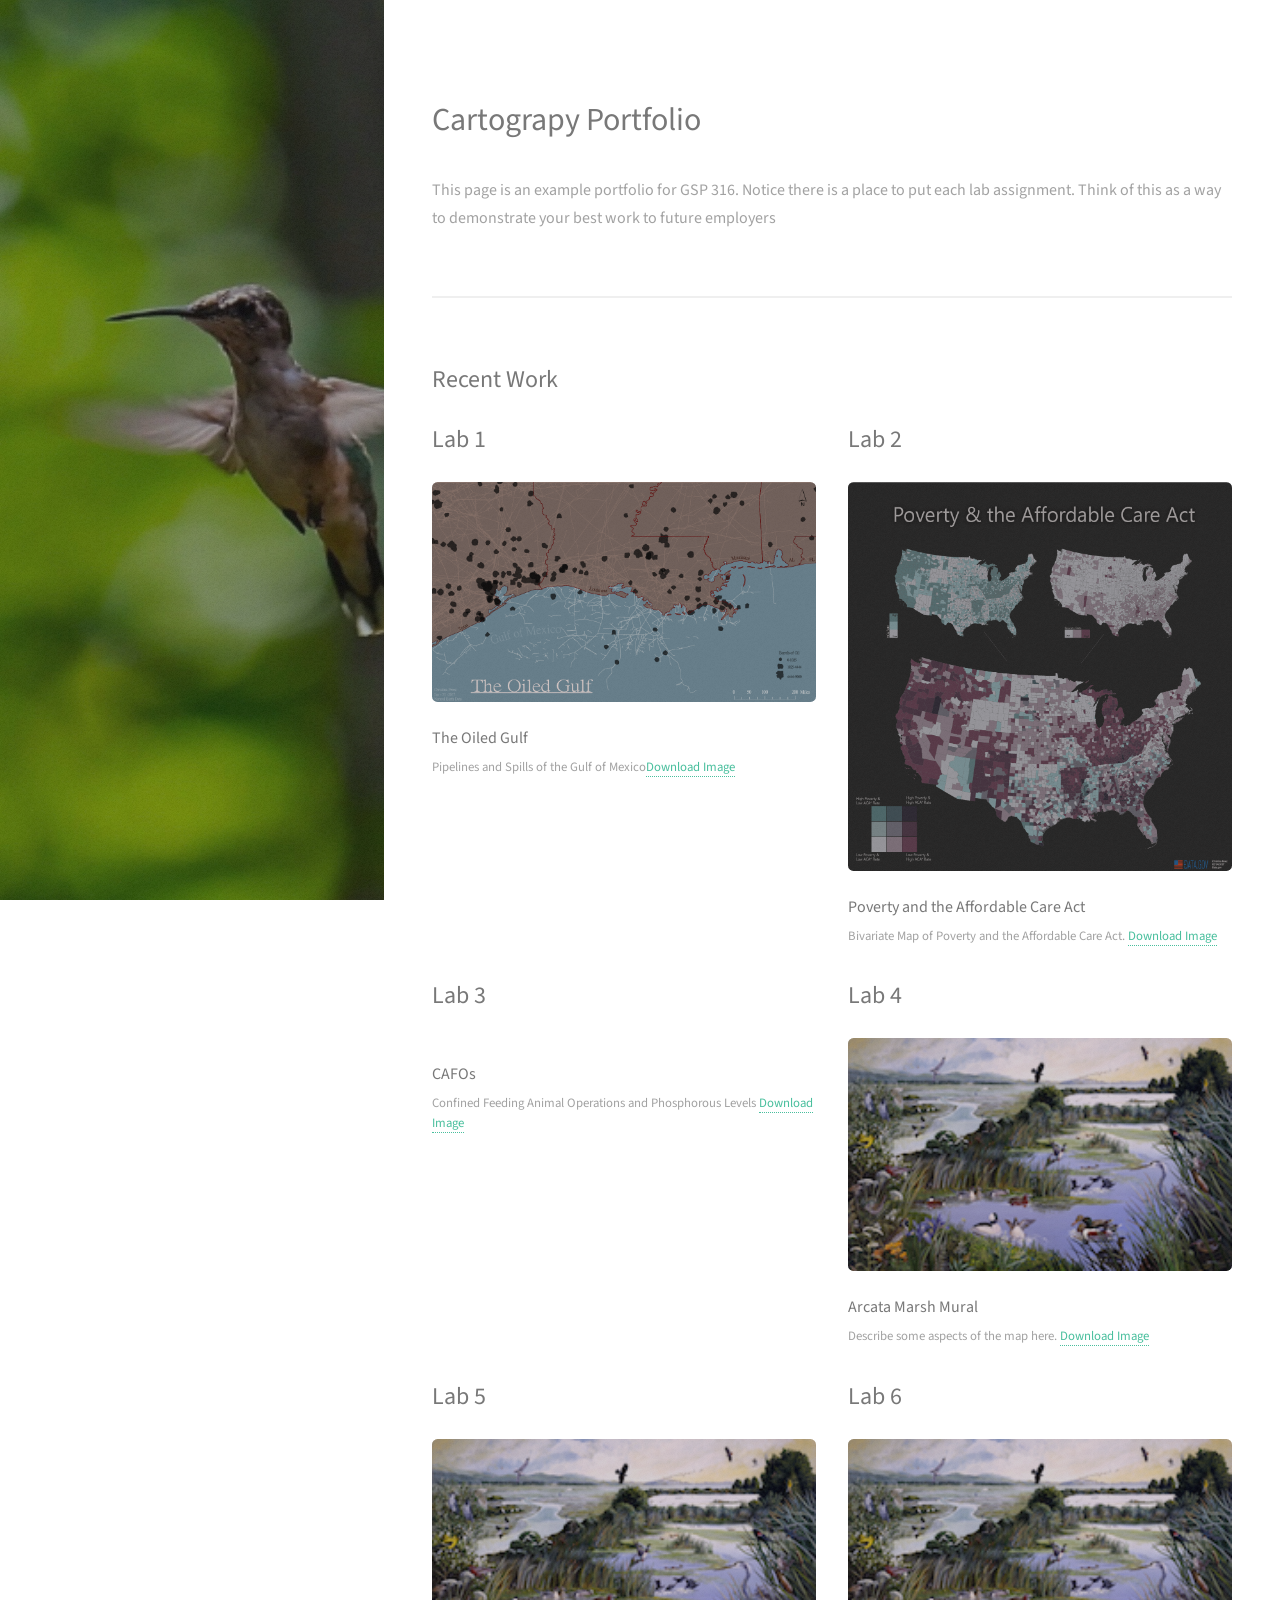
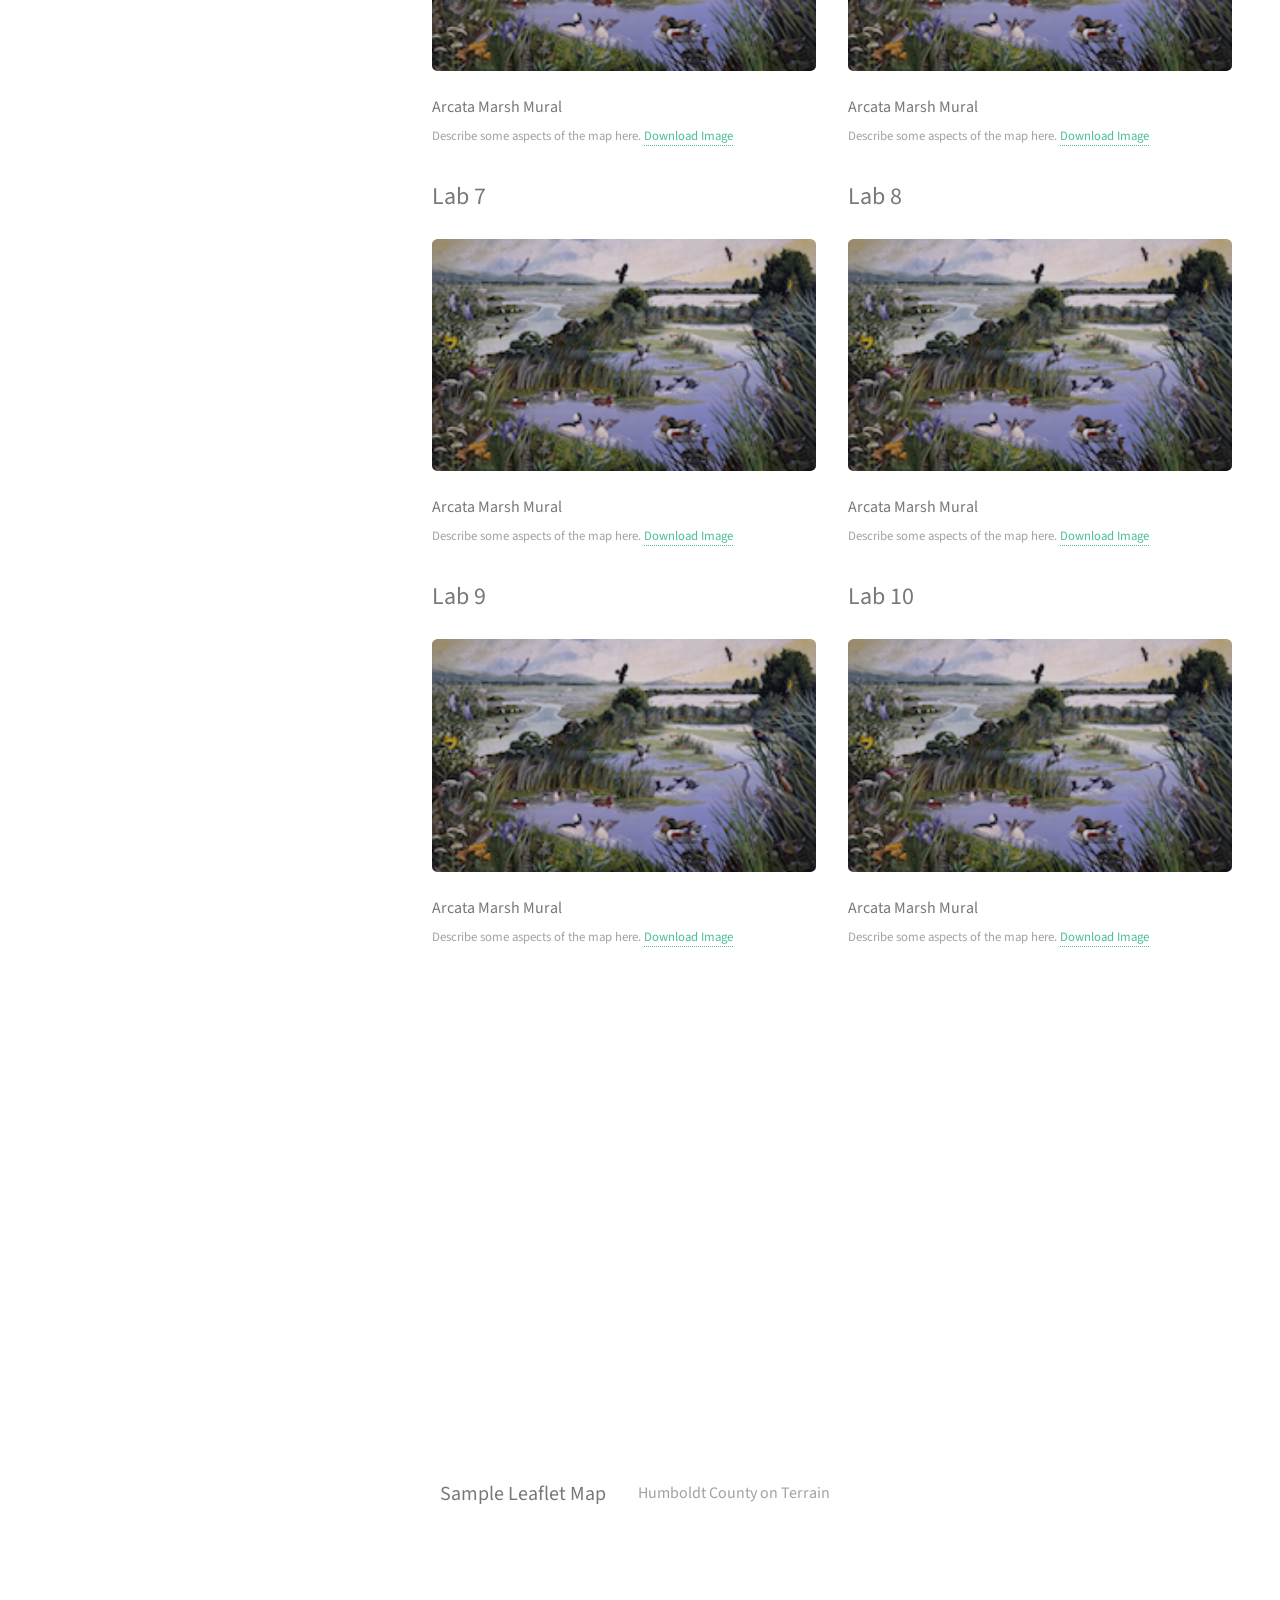
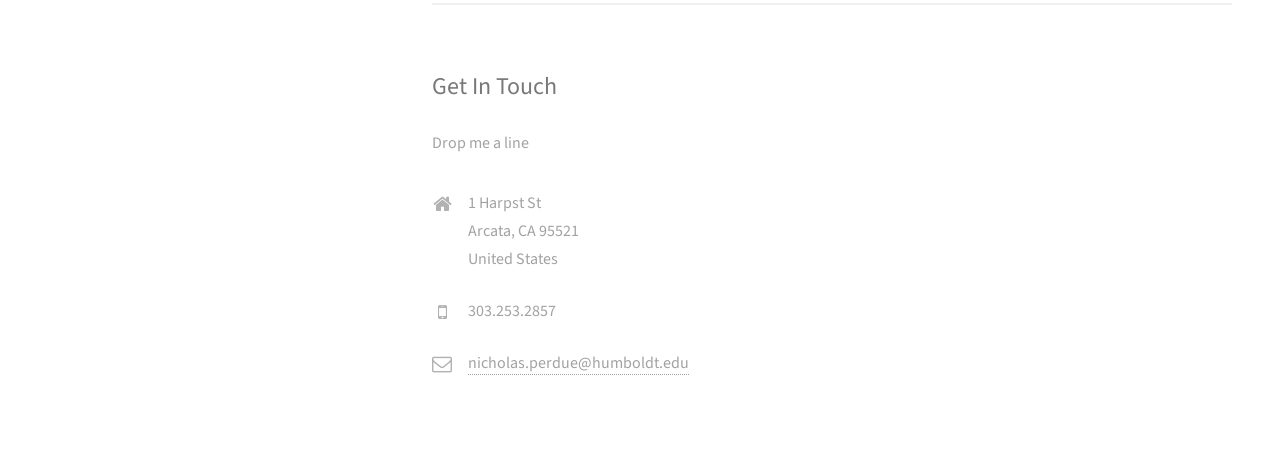
==== index.html @ d79e5881 "Update index.html" ====
<!DOCTYPE HTML>

<html>
	<head>
		<!-- Change title of your webpage here -->
		<title>Christina PerezCartography Portfolio</title>
		<meta charset="utf-8" />
		<meta name="viewport" content="width=device-width, initial-scale=1" />
		<!--[if lte IE 8]><script src="assets/js/ie/html5shiv.js"></script><![endif]-->
		<link rel="stylesheet" href="assets/css/main.css" />
		<!--[if lte IE 8]><link rel="stylesheet" href="assets/css/ie8.css" /><![endif]-->
	</head>
	<body id="top">

		<!-- Header -->
			
<header id="header">
    <div class="inner">
     <a href="#" class="image avatar"><img src="images/profile.jpg" alt="" /></a>
    </div>
   </header>
		
		
		<!-- Main -->
			<div id="main">

				<!-- One -->
					<section id="one">
						<header class="major">
							<h2>Cartograpy Portfolio</h2>
						</header>
						<p>This page is an example portfolio for GSP 316. Notice there is a place to put each lab assignment. Think of this as a way to demonstrate your best work to future employers</p>
					</section>

				<!-- Two -->
					<section id="two">
						<h2>Recent Work</h2>
						<div class="row">
							
							<article class="6u 12u$(xsmall) work-item">
								<h2>Lab 1</h2>
								<a href="images/fulls/lab01.png" class="image fit thumb"><img src="images/thumbs/lab01_thumb.png" alt="" /></a>
								<h3>The Oiled Gulf</h3>
								<p>Pipelines and Spills of the Gulf of Mexico<a href="images/fulls/lab01.png" download>Download Image</a>
								</p>
							</article>
							
							<article class="6u 12u$(xsmall) work-item">
								<h2>Lab 2</h2>
								<a href="images/fulls/Lab2.png" class="image fit thumb"><img src="images/thumbs/lab2Thumb.png" alt="" /></a>
								<h3>Poverty and the Affordable Care Act</h3>
								<p>Bivariate Map of Poverty and the Affordable Care Act. <a href="images/fulls/Lab2.png" download>Download Image</a>
								</p>
							</article>
							
							<article class="6u 12u$(xsmall) work-item">
								<h2>Lab 3</h2>
								<a href="images/fulls/Lab3.png" class="image fit thumb"><img src="images/thumbs/Lab3_thumb.png" alt="" /></a>
								<h3>CAFOs</h3>
								<p>Confined Feeding Animal Operations and Phosphorous Levels  <a href="images/fulls/Lab3.png" download>Download Image</a>
								</p>
							</article>
							
							<article class="6u 12u$(xsmall) work-item">
								<h2>Lab 4</h2>
								<a href="images/fulls/placeholder.png" class="image fit thumb"><img src="images/thumbs/placeholder_thumb.png" alt="" /></a>
								<h3>Arcata Marsh Mural</h3>
								<p>Describe some aspects of the map here. <a href="images/fulls/placeholder.png" download>Download Image</a>
								</p>
							</article>
							
							<article class="6u 12u$(xsmall) work-item">
								<h2>Lab 5</h2>
								<a href="images/fulls/placeholder.png" class="image fit thumb"><img src="images/thumbs/placeholder_thumb.png" alt="" /></a>
								<h3>Arcata Marsh Mural</h3>
								<p>Describe some aspects of the map here. <a href="images/fulls/placeholder.png" download>Download Image</a>
								</p>
							</article>
							
							<article class="6u 12u$(xsmall) work-item">
								<h2>Lab 6</h2>
								<a href="images/fulls/placeholder.png" class="image fit thumb"><img src="images/thumbs/placeholder_thumb.png" alt="" /></a>
								<h3>Arcata Marsh Mural</h3>
								<p>Describe some aspects of the map here. <a href="images/fulls/placeholder.png" download>Download Image</a>
								</p>
							</article>
							
							<article class="6u 12u$(xsmall) work-item">
								<h2>Lab 7</h2>
								<a href="images/fulls/placeholder.png" class="image fit thumb"><img src="images/thumbs/placeholder_thumb.png" alt="" /></a>
								<h3>Arcata Marsh Mural</h3>
								<p>Describe some aspects of the map here. <a href="images/fulls/placeholder.png" download>Download Image</a>
								</p>
							</article>
							
							<article class="6u 12u$(xsmall) work-item">
								<h2>Lab 8</h2>
								<a href="images/fulls/placeholder.png" class="image fit thumb"><img src="images/thumbs/placeholder_thumb.png" alt="" /></a>
								<h3>Arcata Marsh Mural</h3>
								<p>Describe some aspects of the map here. <a href="images/fulls/placeholder.png" download>Download Image</a>
								</p>
							</article>
							
							<article class="6u 12u$(xsmall) work-item">
								<h2>Lab 9</h2>
								<a href="images/fulls/placeholder.png" class="image fit thumb"><img src="images/thumbs/placeholder_thumb.png" alt="" /></a>
								<h3>Arcata Marsh Mural</h3>
								<p>Describe some aspects of the map here. <a href="images/fulls/placeholder.png" download>Download Image</a>
								</p>
							</article>
							
							<article class="6u 12u$(xsmall) work-item">
								<h2>Lab 10</h2>
								<a href="images/fulls/placeholder.png" class="image fit thumb"><img src="images/thumbs/placeholder_thumb.png" alt="" /></a>
								<h3>Arcata Marsh Mural</h3>
								<p>Describe some aspects of the map here. <a href="images/fulls/placeholder.png" download>Download Image</a>
								</p>
							</article>
							
								<iframe width="785" height="500" src="https://dikembe3000.github.io/humboldtmap/"></iframe>
								<h3>Sample Leaflet Map</h3>
								<p>Humboldt County on Terrain</p>
							
						</div>
						
					</section>

				<!-- Three -->
					<section id="three">
						<h2>Get In Touch</h2>
						<p>Drop me a line</p>
							<div class="4u$ 12u$(small)">
								<ul class="labeled-icons">
									<li>
										<h3 class="icon fa-home"><span class="label">Address</span></h3>
										1 Harpst St<br />
										Arcata, CA 95521<br />
										United States
									</li>
									<li>
										<h3 class="icon fa-mobile"><span class="label">Phone</span></h3>
										303.253.2857
									</li>
									<li>
										<h3 class="icon fa-envelope-o"><span class="label">Email</span></h3>
										<a href="mailto:nicholas.perdue@humboldt.edu">nicholas.perdue@humboldt.edu</a>
									</li>
								</ul>
							</div>
					</section>
			</div>

		
		<!-- Scripts -->
			<script src="assets/js/jquery.min.js"></script>
			<script src="assets/js/jquery.poptrox.min.js"></script>
			<script src="assets/js/skel.min.js"></script>
			<script src="assets/js/util.js"></script>
			<!--[if lte IE 8]><script src="assets/js/ie/respond.min.js"></script><![endif]-->
			<script src="assets/js/main.js"></script>

	</body>
</html>
---- assets/css/main.css ----
@import url("font-awesome.min.css");
@import url("https://fonts.googleapis.com/css?family=Source+Sans+Pro:400,400italic");

/*
	Strata by HTML5 UP
	html5up.net | @ajlkn
	Free for personal and commercial use under the CCA 3.0 license (html5up.net/license)
*/

/* Reset */

	html, body, div, span, applet, object, iframe, h1, h2, h3, h4, h5, h6, p, blockquote, pre, a, abbr, acronym, address, big, cite, code, del, dfn, em, img, ins, kbd, q, s, samp, small, strike, strong, sub, sup, tt, var, b, u, i, center, dl, dt, dd, ol, ul, li, fieldset, form, label, legend, table, caption, tbody, tfoot, thead, tr, th, td, article, aside, canvas, details, embed, figure, figcaption, footer, header, hgroup, menu, nav, output, ruby, section, summary, time, mark, audio, video {
		margin: 0;
		padding: 0;
		border: 0;
		font-size: 100%;
		font: inherit;
		vertical-align: baseline;
	}

	article, aside, details, figcaption, figure, footer, header, hgroup, menu, nav, section {
		display: block;
	}

	body {
		line-height: 1;
	}

	ol, ul {
		list-style: none;
	}

	blockquote, q {
		quotes: none;
	}

	blockquote:before, blockquote:after, q:before, q:after {
		content: '';
		content: none;
	}

	table {
		border-collapse: collapse;
		border-spacing: 0;
	}

	body {
		-webkit-text-size-adjust: none;
	}

/* Box Model */

	*, *:before, *:after {
		-moz-box-sizing: border-box;
		-webkit-box-sizing: border-box;
		box-sizing: border-box;
	}

/* Containers */

	.container {
		margin-left: auto;
		margin-right: auto;
	}

	.container.\31 25\25 {
		width: 100%;
		max-width: 1200px;
		min-width: 960px;
	}

	.container.\37 5\25 {
		width: 720px;
	}

	.container.\35 0\25 {
		width: 480px;
	}

	.container.\32 5\25 {
		width: 240px;
	}

	.container {
		width: 960px;
	}

	@media screen and (max-width: 1800px) {

		.container.\31 25\25 {
			width: 100%;
			max-width: 1200px;
			min-width: 960px;
		}

		.container.\37 5\25 {
			width: 720px;
		}

		.container.\35 0\25 {
			width: 480px;
		}

		.container.\32 5\25 {
			width: 240px;
		}

		.container {
			width: 960px;
		}

	}

	@media screen and (max-width: 1280px) {

		.container.\31 25\25 {
			width: 100%;
			max-width: 1200px;
			min-width: 960px;
		}

		.container.\37 5\25 {
			width: 720px;
		}

		.container.\35 0\25 {
			width: 480px;
		}

		.container.\32 5\25 {
			width: 240px;
		}

		.container {
			width: 960px;
		}

	}

	@media screen and (max-width: 980px) {

		.container.\31 25\25 {
			width: 100%;
			max-width: 1200px;
			min-width: 960px;
		}

		.container.\37 5\25 {
			width: 720px;
		}

		.container.\35 0\25 {
			width: 480px;
		}

		.container.\32 5\25 {
			width: 240px;
		}

		.container {
			width: 960px;
		}

	}

	@media screen and (max-width: 736px) {

		.container.\31 25\25 {
			width: 100%;
			max-width: 1200px;
			min-width: 960px;
		}

		.container.\37 5\25 {
			width: 720px;
		}

		.container.\35 0\25 {
			width: 480px;
		}

		.container.\32 5\25 {
			width: 240px;
		}

		.container {
			width: 960px;
		}

	}

	@media screen and (max-width: 480px) {

		.container.\31 25\25 {
			width: 100%;
			max-width: 1200px;
			min-width: 960px;
		}

		.container.\37 5\25 {
			width: 720px;
		}

		.container.\35 0\25 {
			width: 480px;
		}

		.container.\32 5\25 {
			width: 240px;
		}

		.container {
			width: 960px;
		}

	}

/* Grid */

	.row {
		border-bottom: solid 1px transparent;
		-moz-box-sizing: border-box;
		-webkit-box-sizing: border-box;
		box-sizing: border-box;
	}

	.row > * {
		float: left;
		-moz-box-sizing: border-box;
		-webkit-box-sizing: border-box;
		box-sizing: border-box;
	}

	.row:after, .row:before {
		content: '';
		display: block;
		clear: both;
		height: 0;
	}

	.row.uniform > * > :first-child {
		margin-top: 0;
	}

	.row.uniform > * > :last-child {
		margin-bottom: 0;
	}

	.row.\30 \25 > * {
		padding: 0 0 0 0em;
	}

	.row.\30 \25 {
		margin: 0 0 -1px 0em;
	}

	.row.uniform.\30 \25 > * {
		padding: 0em 0 0 0em;
	}

	.row.uniform.\30 \25 {
		margin: 0em 0 -1px 0em;
	}

	.row > * {
		padding: 0 0 0 2.5em;
	}

	.row {
		margin: 0 0 -1px -2.5em;
	}

	.row.uniform > * {
		padding: 2.5em 0 0 2.5em;
	}

	.row.uniform {
		margin: -2.5em 0 -1px -2.5em;
	}

	.row.\32 00\25 > * {
		padding: 0 0 0 5em;
	}

	.row.\32 00\25 {
		margin: 0 0 -1px -5em;
	}

	.row.uniform.\32 00\25 > * {
		padding: 5em 0 0 5em;
	}

	.row.uniform.\32 00\25 {
		margin: -5em 0 -1px -5em;
	}

	.row.\31 50\25 > * {
		padding: 0 0 0 3.75em;
	}

	.row.\31 50\25 {
		margin: 0 0 -1px -3.75em;
	}

	.row.uniform.\31 50\25 > * {
		padding: 3.75em 0 0 3.75em;
	}

	.row.uniform.\31 50\25 {
		margin: -3.75em 0 -1px -3.75em;
	}

	.row.\35 0\25 > * {
		padding: 0 0 0 1.25em;
	}

	.row.\35 0\25 {
		margin: 0 0 -1px -1.25em;
	}

	.row.uniform.\35 0\25 > * {
		padding: 1.25em 0 0 1.25em;
	}

	.row.uniform.\35 0\25 {
		margin: -1.25em 0 -1px -1.25em;
	}

	.row.\32 5\25 > * {
		padding: 0 0 0 0.625em;
	}

	.row.\32 5\25 {
		margin: 0 0 -1px -0.625em;
	}

	.row.uniform.\32 5\25 > * {
		padding: 0.625em 0 0 0.625em;
	}

	.row.uniform.\32 5\25 {
		margin: -0.625em 0 -1px -0.625em;
	}

	.\31 2u, .\31 2u\24 {
		width: 100%;
		clear: none;
		margin-left: 0;
	}

	.\31 1u, .\31 1u\24 {
		width: 91.6666666667%;
		clear: none;
		margin-left: 0;
	}

	.\31 0u, .\31 0u\24 {
		width: 83.3333333333%;
		clear: none;
		margin-left: 0;
	}

	.\39 u, .\39 u\24 {
		width: 75%;
		clear: none;
		margin-left: 0;
	}

	.\38 u, .\38 u\24 {
		width: 66.6666666667%;
		clear: none;
		margin-left: 0;
	}

	.\37 u, .\37 u\24 {
		width: 58.3333333333%;
		clear: none;
		margin-left: 0;
	}

	.\36 u, .\36 u\24 {
		width: 50%;
		clear: none;
		margin-left: 0;
	}

	.\35 u, .\35 u\24 {
		width: 41.6666666667%;
		clear: none;
		margin-left: 0;
	}

	.\34 u, .\34 u\24 {
		width: 33.3333333333%;
		clear: none;
		margin-left: 0;
	}

	.\33 u, .\33 u\24 {
		width: 25%;
		clear: none;
		margin-left: 0;
	}

	.\32 u, .\32 u\24 {
		width: 16.6666666667%;
		clear: none;
		margin-left: 0;
	}

	.\31 u, .\31 u\24 {
		width: 8.3333333333%;
		clear: none;
		margin-left: 0;
	}

	.\31 2u\24 + *,
	.\31 1u\24 + *,
	.\31 0u\24 + *,
	.\39 u\24 + *,
	.\38 u\24 + *,
	.\37 u\24 + *,
	.\36 u\24 + *,
	.\35 u\24 + *,
	.\34 u\24 + *,
	.\33 u\24 + *,
	.\32 u\24 + *,
	.\31 u\24 + * {
		clear: left;
	}

	.\-11u {
		margin-left: 91.66667%;
	}

	.\-10u {
		margin-left: 83.33333%;
	}

	.\-9u {
		margin-left: 75%;
	}

	.\-8u {
		margin-left: 66.66667%;
	}

	.\-7u {
		margin-left: 58.33333%;
	}

	.\-6u {
		margin-left: 50%;
	}

	.\-5u {
		margin-left: 41.66667%;
	}

	.\-4u {
		margin-left: 33.33333%;
	}

	.\-3u {
		margin-left: 25%;
	}

	.\-2u {
		margin-left: 16.66667%;
	}

	.\-1u {
		margin-left: 8.33333%;
	}

	@media screen and (max-width: 1800px) {

		.row > * {
			padding: 0 0 0 2.5em;
		}

		.row {
			margin: 0 0 -1px -2.5em;
		}

		.row.uniform > * {
			padding: 2.5em 0 0 2.5em;
		}

		.row.uniform {
			margin: -2.5em 0 -1px -2.5em;
		}

		.row.\32 00\25 > * {
			padding: 0 0 0 5em;
		}

		.row.\32 00\25 {
			margin: 0 0 -1px -5em;
		}

		.row.uniform.\32 00\25 > * {
			padding: 5em 0 0 5em;
		}

		.row.uniform.\32 00\25 {
			margin: -5em 0 -1px -5em;
		}

		.row.\31 50\25 > * {
			padding: 0 0 0 3.75em;
		}

		.row.\31 50\25 {
			margin: 0 0 -1px -3.75em;
		}

		.row.uniform.\31 50\25 > * {
			padding: 3.75em 0 0 3.75em;
		}

		.row.uniform.\31 50\25 {
			margin: -3.75em 0 -1px -3.75em;
		}

		.row.\35 0\25 > * {
			padding: 0 0 0 1.25em;
		}

		.row.\35 0\25 {
			margin: 0 0 -1px -1.25em;
		}

		.row.uniform.\35 0\25 > * {
			padding: 1.25em 0 0 1.25em;
		}

		.row.uniform.\35 0\25 {
			margin: -1.25em 0 -1px -1.25em;
		}

		.row.\32 5\25 > * {
			padding: 0 0 0 0.625em;
		}

		.row.\32 5\25 {
			margin: 0 0 -1px -0.625em;
		}

		.row.uniform.\32 5\25 > * {
			padding: 0.625em 0 0 0.625em;
		}

		.row.uniform.\32 5\25 {
			margin: -0.625em 0 -1px -0.625em;
		}

		.\31 2u\28xlarge\29, .\31 2u\24\28xlarge\29 {
			width: 100%;
			clear: none;
			margin-left: 0;
		}

		.\31 1u\28xlarge\29, .\31 1u\24\28xlarge\29 {
			width: 91.6666666667%;
			clear: none;
			margin-left: 0;
		}

		.\31 0u\28xlarge\29, .\31 0u\24\28xlarge\29 {
			width: 83.3333333333%;
			clear: none;
			margin-left: 0;
		}

		.\39 u\28xlarge\29, .\39 u\24\28xlarge\29 {
			width: 75%;
			clear: none;
			margin-left: 0;
		}

		.\38 u\28xlarge\29, .\38 u\24\28xlarge\29 {
			width: 66.6666666667%;
			clear: none;
			margin-left: 0;
		}

		.\37 u\28xlarge\29, .\37 u\24\28xlarge\29 {
			width: 58.3333333333%;
			clear: none;
			margin-left: 0;
		}

		.\36 u\28xlarge\29, .\36 u\24\28xlarge\29 {
			width: 50%;
			clear: none;
			margin-left: 0;
		}

		.\35 u\28xlarge\29, .\35 u\24\28xlarge\29 {
			width: 41.6666666667%;
			clear: none;
			margin-left: 0;
		}

		.\34 u\28xlarge\29, .\34 u\24\28xlarge\29 {
			width: 33.3333333333%;
			clear: none;
			margin-left: 0;
		}

		.\33 u\28xlarge\29, .\33 u\24\28xlarge\29 {
			width: 25%;
			clear: none;
			margin-left: 0;
		}

		.\32 u\28xlarge\29, .\32 u\24\28xlarge\29 {
			width: 16.6666666667%;
			clear: none;
			margin-left: 0;
		}

		.\31 u\28xlarge\29, .\31 u\24\28xlarge\29 {
			width: 8.3333333333%;
			clear: none;
			margin-left: 0;
		}

		.\31 2u\24\28xlarge\29 + *,
		.\31 1u\24\28xlarge\29 + *,
		.\31 0u\24\28xlarge\29 + *,
		.\39 u\24\28xlarge\29 + *,
		.\38 u\24\28xlarge\29 + *,
		.\37 u\24\28xlarge\29 + *,
		.\36 u\24\28xlarge\29 + *,
		.\35 u\24\28xlarge\29 + *,
		.\34 u\24\28xlarge\29 + *,
		.\33 u\24\28xlarge\29 + *,
		.\32 u\24\28xlarge\29 + *,
		.\31 u\24\28xlarge\29 + * {
			clear: left;
		}

		.\-11u\28xlarge\29 {
			margin-left: 91.66667%;
		}

		.\-10u\28xlarge\29 {
			margin-left: 83.33333%;
		}

		.\-9u\28xlarge\29 {
			margin-left: 75%;
		}

		.\-8u\28xlarge\29 {
			margin-left: 66.66667%;
		}

		.\-7u\28xlarge\29 {
			margin-left: 58.33333%;
		}

		.\-6u\28xlarge\29 {
			margin-left: 50%;
		}

		.\-5u\28xlarge\29 {
			margin-left: 41.66667%;
		}

		.\-4u\28xlarge\29 {
			margin-left: 33.33333%;
		}

		.\-3u\28xlarge\29 {
			margin-left: 25%;
		}

		.\-2u\28xlarge\29 {
			margin-left: 16.66667%;
		}

		.\-1u\28xlarge\29 {
			margin-left: 8.33333%;
		}

	}

	@media screen and (max-width: 1280px) {

		.row > * {
			padding: 0 0 0 2em;
		}

		.row {
			margin: 0 0 -1px -2em;
		}

		.row.uniform > * {
			padding: 2em 0 0 2em;
		}

		.row.uniform {
			margin: -2em 0 -1px -2em;
		}

		.row.\32 00\25 > * {
			padding: 0 0 0 4em;
		}

		.row.\32 00\25 {
			margin: 0 0 -1px -4em;
		}

		.row.uniform.\32 00\25 > * {
			padding: 4em 0 0 4em;
		}

		.row.uniform.\32 00\25 {
			margin: -4em 0 -1px -4em;
		}

		.row.\31 50\25 > * {
			padding: 0 0 0 3em;
		}

		.row.\31 50\25 {
			margin: 0 0 -1px -3em;
		}

		.row.uniform.\31 50\25 > * {
			padding: 3em 0 0 3em;
		}

		.row.uniform.\31 50\25 {
			margin: -3em 0 -1px -3em;
		}

		.row.\35 0\25 > * {
			padding: 0 0 0 1em;
		}

		.row.\35 0\25 {
			margin: 0 0 -1px -1em;
		}

		.row.uniform.\35 0\25 > * {
			padding: 1em 0 0 1em;
		}

		.row.uniform.\35 0\25 {
			margin: -1em 0 -1px -1em;
		}

		.row.\32 5\25 > * {
			padding: 0 0 0 0.5em;
		}

		.row.\32 5\25 {
			margin: 0 0 -1px -0.5em;
		}

		.row.uniform.\32 5\25 > * {
			padding: 0.5em 0 0 0.5em;
		}

		.row.uniform.\32 5\25 {
			margin: -0.5em 0 -1px -0.5em;
		}

		.\31 2u\28large\29, .\31 2u\24\28large\29 {
			width: 100%;
			clear: none;
			margin-left: 0;
		}

		.\31 1u\28large\29, .\31 1u\24\28large\29 {
			width: 91.6666666667%;
			clear: none;
			margin-left: 0;
		}

		.\31 0u\28large\29, .\31 0u\24\28large\29 {
			width: 83.3333333333%;
			clear: none;
			margin-left: 0;
		}

		.\39 u\28large\29, .\39 u\24\28large\29 {
			width: 75%;
			clear: none;
			margin-left: 0;
		}

		.\38 u\28large\29, .\38 u\24\28large\29 {
			width: 66.6666666667%;
			clear: none;
			margin-left: 0;
		}

		.\37 u\28large\29, .\37 u\24\28large\29 {
			width: 58.3333333333%;
			clear: none;
			margin-left: 0;
		}

		.\36 u\28large\29, .\36 u\24\28large\29 {
			width: 50%;
			clear: none;
			margin-left: 0;
		}

		.\35 u\28large\29, .\35 u\24\28large\29 {
			width: 41.6666666667%;
			clear: none;
			margin-left: 0;
		}

		.\34 u\28large\29, .\34 u\24\28large\29 {
			width: 33.3333333333%;
			clear: none;
			margin-left: 0;
		}

		.\33 u\28large\29, .\33 u\24\28large\29 {
			width: 25%;
			clear: none;
			margin-left: 0;
		}

		.\32 u\28large\29, .\32 u\24\28large\29 {
			width: 16.6666666667%;
			clear: none;
			margin-left: 0;
		}

		.\31 u\28large\29, .\31 u\24\28large\29 {
			width: 8.3333333333%;
			clear: none;
			margin-left: 0;
		}

		.\31 2u\24\28large\29 + *,
		.\31 1u\24\28large\29 + *,
		.\31 0u\24\28large\29 + *,
		.\39 u\24\28large\29 + *,
		.\38 u\24\28large\29 + *,
		.\37 u\24\28large\29 + *,
		.\36 u\24\28large\29 + *,
		.\35 u\24\28large\29 + *,
		.\34 u\24\28large\29 + *,
		.\33 u\24\28large\29 + *,
		.\32 u\24\28large\29 + *,
		.\31 u\24\28large\29 + * {
			clear: left;
		}

		.\-11u\28large\29 {
			margin-left: 91.66667%;
		}

		.\-10u\28large\29 {
			margin-left: 83.33333%;
		}

		.\-9u\28large\29 {
			margin-left: 75%;
		}

		.\-8u\28large\29 {
			margin-left: 66.66667%;
		}

		.\-7u\28large\29 {
			margin-left: 58.33333%;
		}

		.\-6u\28large\29 {
			margin-left: 50%;
		}

		.\-5u\28large\29 {
			margin-left: 41.66667%;
		}

		.\-4u\28large\29 {
			margin-left: 33.33333%;
		}

		.\-3u\28large\29 {
			margin-left: 25%;
		}

		.\-2u\28large\29 {
			margin-left: 16.66667%;
		}

		.\-1u\28large\29 {
			margin-left: 8.33333%;
		}

	}

	@media screen and (max-width: 980px) {

		.row > * {
			padding: 0 0 0 2em;
		}

		.row {
			margin: 0 0 -1px -2em;
		}

		.row.uniform > * {
			padding: 2em 0 0 2em;
		}

		.row.uniform {
			margin: -2em 0 -1px -2em;
		}

		.row.\32 00\25 > * {
			padding: 0 0 0 4em;
		}

		.row.\32 00\25 {
			margin: 0 0 -1px -4em;
		}

		.row.uniform.\32 00\25 > * {
			padding: 4em 0 0 4em;
		}

		.row.uniform.\32 00\25 {
			margin: -4em 0 -1px -4em;
		}

		.row.\31 50\25 > * {
			padding: 0 0 0 3em;
		}

		.row.\31 50\25 {
			margin: 0 0 -1px -3em;
		}

		.row.uniform.\31 50\25 > * {
			padding: 3em 0 0 3em;
		}

		.row.uniform.\31 50\25 {
			margin: -3em 0 -1px -3em;
		}

		.row.\35 0\25 > * {
			padding: 0 0 0 1em;
		}

		.row.\35 0\25 {
			margin: 0 0 -1px -1em;
		}

		.row.uniform.\35 0\25 > * {
			padding: 1em 0 0 1em;
		}

		.row.uniform.\35 0\25 {
			margin: -1em 0 -1px -1em;
		}

		.row.\32 5\25 > * {
			padding: 0 0 0 0.5em;
		}

		.row.\32 5\25 {
			margin: 0 0 -1px -0.5em;
		}

		.row.uniform.\32 5\25 > * {
			padding: 0.5em 0 0 0.5em;
		}

		.row.uniform.\32 5\25 {
			margin: -0.5em 0 -1px -0.5em;
		}

		.\31 2u\28medium\29, .\31 2u\24\28medium\29 {
			width: 100%;
			clear: none;
			margin-left: 0;
		}

		.\31 1u\28medium\29, .\31 1u\24\28medium\29 {
			width: 91.6666666667%;
			clear: none;
			margin-left: 0;
		}

		.\31 0u\28medium\29, .\31 0u\24\28medium\29 {
			width: 83.3333333333%;
			clear: none;
			margin-left: 0;
		}

		.\39 u\28medium\29, .\39 u\24\28medium\29 {
			width: 75%;
			clear: none;
			margin-left: 0;
		}

		.\38 u\28medium\29, .\38 u\24\28medium\29 {
			width: 66.6666666667%;
			clear: none;
			margin-left: 0;
		}

		.\37 u\28medium\29, .\37 u\24\28medium\29 {
			width: 58.3333333333%;
			clear: none;
			margin-left: 0;
		}

		.\36 u\28medium\29, .\36 u\24\28medium\29 {
			width: 50%;
			clear: none;
			margin-left: 0;
		}

		.\35 u\28medium\29, .\35 u\24\28medium\29 {
			width: 41.6666666667%;
			clear: none;
			margin-left: 0;
		}

		.\34 u\28medium\29, .\34 u\24\28medium\29 {
			width: 33.3333333333%;
			clear: none;
			margin-left: 0;
		}

		.\33 u\28medium\29, .\33 u\24\28medium\29 {
			width: 25%;
			clear: none;
			margin-left: 0;
		}

		.\32 u\28medium\29, .\32 u\24\28medium\29 {
			width: 16.6666666667%;
			clear: none;
			margin-left: 0;
		}

		.\31 u\28medium\29, .\31 u\24\28medium\29 {
			width: 8.3333333333%;
			clear: none;
			margin-left: 0;
		}

		.\31 2u\24\28medium\29 + *,
		.\31 1u\24\28medium\29 + *,
		.\31 0u\24\28medium\29 + *,
		.\39 u\24\28medium\29 + *,
		.\38 u\24\28medium\29 + *,
		.\37 u\24\28medium\29 + *,
		.\36 u\24\28medium\29 + *,
		.\35 u\24\28medium\29 + *,
		.\34 u\24\28medium\29 + *,
		.\33 u\24\28medium\29 + *,
		.\32 u\24\28medium\29 + *,
		.\31 u\24\28medium\29 + * {
			clear: left;
		}

		.\-11u\28medium\29 {
			margin-left: 91.66667%;
		}

		.\-10u\28medium\29 {
			margin-left: 83.33333%;
		}

		.\-9u\28medium\29 {
			margin-left: 75%;
		}

		.\-8u\28medium\29 {
			margin-left: 66.66667%;
		}

		.\-7u\28medium\29 {
			margin-left: 58.33333%;
		}

		.\-6u\28medium\29 {
			margin-left: 50%;
		}

		.\-5u\28medium\29 {
			margin-left: 41.66667%;
		}

		.\-4u\28medium\29 {
			margin-left: 33.33333%;
		}

		.\-3u\28medium\29 {
			margin-left: 25%;
		}

		.\-2u\28medium\29 {
			margin-left: 16.66667%;
		}

		.\-1u\28medium\29 {
			margin-left: 8.33333%;
		}

	}

	@media screen and (max-width: 736px) {

		.row > * {
			padding: 0 0 0 1.5em;
		}

		.row {
			margin: 0 0 -1px -1.5em;
		}

		.row.uniform > * {
			padding: 1.5em 0 0 1.5em;
		}

		.row.uniform {
			margin: -1.5em 0 -1px -1.5em;
		}

		.row.\32 00\25 > * {
			padding: 0 0 0 3em;
		}

		.row.\32 00\25 {
			margin: 0 0 -1px -3em;
		}

		.row.uniform.\32 00\25 > * {
			padding: 3em 0 0 3em;
		}

		.row.uniform.\32 00\25 {
			margin: -3em 0 -1px -3em;
		}

		.row.\31 50\25 > * {
			padding: 0 0 0 2.25em;
		}

		.row.\31 50\25 {
			margin: 0 0 -1px -2.25em;
		}

		.row.uniform.\31 50\25 > * {
			padding: 2.25em 0 0 2.25em;
		}

		.row.uniform.\31 50\25 {
			margin: -2.25em 0 -1px -2.25em;
		}

		.row.\35 0\25 > * {
			padding: 0 0 0 0.75em;
		}

		.row.\35 0\25 {
			margin: 0 0 -1px -0.75em;
		}

		.row.uniform.\35 0\25 > * {
			padding: 0.75em 0 0 0.75em;
		}

		.row.uniform.\35 0\25 {
			margin: -0.75em 0 -1px -0.75em;
		}

		.row.\32 5\25 > * {
			padding: 0 0 0 0.375em;
		}

		.row.\32 5\25 {
			margin: 0 0 -1px -0.375em;
		}

		.row.uniform.\32 5\25 > * {
			padding: 0.375em 0 0 0.375em;
		}

		.row.uniform.\32 5\25 {
			margin: -0.375em 0 -1px -0.375em;
		}

		.\31 2u\28small\29, .\31 2u\24\28small\29 {
			width: 100%;
			clear: none;
			margin-left: 0;
		}

		.\31 1u\28small\29, .\31 1u\24\28small\29 {
			width: 91.6666666667%;
			clear: none;
			margin-left: 0;
		}

		.\31 0u\28small\29, .\31 0u\24\28small\29 {
			width: 83.3333333333%;
			clear: none;
			margin-left: 0;
		}

		.\39 u\28small\29, .\39 u\24\28small\29 {
			width: 75%;
			clear: none;
			margin-left: 0;
		}

		.\38 u\28small\29, .\38 u\24\28small\29 {
			width: 66.6666666667%;
			clear: none;
			margin-left: 0;
		}

		.\37 u\28small\29, .\37 u\24\28small\29 {
			width: 58.3333333333%;
			clear: none;
			margin-left: 0;
		}

		.\36 u\28small\29, .\36 u\24\28small\29 {
			width: 50%;
			clear: none;
			margin-left: 0;
		}

		.\35 u\28small\29, .\35 u\24\28small\29 {
			width: 41.6666666667%;
			clear: none;
			margin-left: 0;
		}

		.\34 u\28small\29, .\34 u\24\28small\29 {
			width: 33.3333333333%;
			clear: none;
			margin-left: 0;
		}

		.\33 u\28small\29, .\33 u\24\28small\29 {
			width: 25%;
			clear: none;
			margin-left: 0;
		}

		.\32 u\28small\29, .\32 u\24\28small\29 {
			width: 16.6666666667%;
			clear: none;
			margin-left: 0;
		}

		.\31 u\28small\29, .\31 u\24\28small\29 {
			width: 8.3333333333%;
			clear: none;
			margin-left: 0;
		}

		.\31 2u\24\28small\29 + *,
		.\31 1u\24\28small\29 + *,
		.\31 0u\24\28small\29 + *,
		.\39 u\24\28small\29 + *,
		.\38 u\24\28small\29 + *,
		.\37 u\24\28small\29 + *,
		.\36 u\24\28small\29 + *,
		.\35 u\24\28small\29 + *,
		.\34 u\24\28small\29 + *,
		.\33 u\24\28small\29 + *,
		.\32 u\24\28small\29 + *,
		.\31 u\24\28small\29 + * {
			clear: left;
		}

		.\-11u\28small\29 {
			margin-left: 91.66667%;
		}

		.\-10u\28small\29 {
			margin-left: 83.33333%;
		}

		.\-9u\28small\29 {
			margin-left: 75%;
		}

		.\-8u\28small\29 {
			margin-left: 66.66667%;
		}

		.\-7u\28small\29 {
			margin-left: 58.33333%;
		}

		.\-6u\28small\29 {
			margin-left: 50%;
		}

		.\-5u\28small\29 {
			margin-left: 41.66667%;
		}

		.\-4u\28small\29 {
			margin-left: 33.33333%;
		}

		.\-3u\28small\29 {
			margin-left: 25%;
		}

		.\-2u\28small\29 {
			margin-left: 16.66667%;
		}

		.\-1u\28small\29 {
			margin-left: 8.33333%;
		}

	}

	@media screen and (max-width: 480px) {

		.row > * {
			padding: 0 0 0 1.5em;
		}

		.row {
			margin: 0 0 -1px -1.5em;
		}

		.row.uniform > * {
			padding: 1.5em 0 0 1.5em;
		}

		.row.uniform {
			margin: -1.5em 0 -1px -1.5em;
		}

		.row.\32 00\25 > * {
			padding: 0 0 0 3em;
		}

		.row.\32 00\25 {
			margin: 0 0 -1px -3em;
		}

		.row.uniform.\32 00\25 > * {
			padding: 3em 0 0 3em;
		}

		.row.uniform.\32 00\25 {
			margin: -3em 0 -1px -3em;
		}

		.row.\31 50\25 > * {
			padding: 0 0 0 2.25em;
		}

		.row.\31 50\25 {
			margin: 0 0 -1px -2.25em;
		}

		.row.uniform.\31 50\25 > * {
			padding: 2.25em 0 0 2.25em;
		}

		.row.uniform.\31 50\25 {
			margin: -2.25em 0 -1px -2.25em;
		}

		.row.\35 0\25 > * {
			padding: 0 0 0 0.75em;
		}

		.row.\35 0\25 {
			margin: 0 0 -1px -0.75em;
		}

		.row.uniform.\35 0\25 > * {
			padding: 0.75em 0 0 0.75em;
		}

		.row.uniform.\35 0\25 {
			margin: -0.75em 0 -1px -0.75em;
		}

		.row.\32 5\25 > * {
			padding: 0 0 0 0.375em;
		}

		.row.\32 5\25 {
			margin: 0 0 -1px -0.375em;
		}

		.row.uniform.\32 5\25 > * {
			padding: 0.375em 0 0 0.375em;
		}

		.row.uniform.\32 5\25 {
			margin: -0.375em 0 -1px -0.375em;
		}

		.\31 2u\28xsmall\29, .\31 2u\24\28xsmall\29 {
			width: 100%;
			clear: none;
			margin-left: 0;
		}

		.\31 1u\28xsmall\29, .\31 1u\24\28xsmall\29 {
			width: 91.6666666667%;
			clear: none;
			margin-left: 0;
		}

		.\31 0u\28xsmall\29, .\31 0u\24\28xsmall\29 {
			width: 83.3333333333%;
			clear: none;
			margin-left: 0;
		}

		.\39 u\28xsmall\29, .\39 u\24\28xsmall\29 {
			width: 75%;
			clear: none;
			margin-left: 0;
		}

		.\38 u\28xsmall\29, .\38 u\24\28xsmall\29 {
			width: 66.6666666667%;
			clear: none;
			margin-left: 0;
		}

		.\37 u\28xsmall\29, .\37 u\24\28xsmall\29 {
			width: 58.3333333333%;
			clear: none;
			margin-left: 0;
		}

		.\36 u\28xsmall\29, .\36 u\24\28xsmall\29 {
			width: 50%;
			clear: none;
			margin-left: 0;
		}

		.\35 u\28xsmall\29, .\35 u\24\28xsmall\29 {
			width: 41.6666666667%;
			clear: none;
			margin-left: 0;
		}

		.\34 u\28xsmall\29, .\34 u\24\28xsmall\29 {
			width: 33.3333333333%;
			clear: none;
			margin-left: 0;
		}

		.\33 u\28xsmall\29, .\33 u\24\28xsmall\29 {
			width: 25%;
			clear: none;
			margin-left: 0;
		}

		.\32 u\28xsmall\29, .\32 u\24\28xsmall\29 {
			width: 16.6666666667%;
			clear: none;
			margin-left: 0;
		}

		.\31 u\28xsmall\29, .\31 u\24\28xsmall\29 {
			width: 8.3333333333%;
			clear: none;
			margin-left: 0;
		}

		.\31 2u\24\28xsmall\29 + *,
		.\31 1u\24\28xsmall\29 + *,
		.\31 0u\24\28xsmall\29 + *,
		.\39 u\24\28xsmall\29 + *,
		.\38 u\24\28xsmall\29 + *,
		.\37 u\24\28xsmall\29 + *,
		.\36 u\24\28xsmall\29 + *,
		.\35 u\24\28xsmall\29 + *,
		.\34 u\24\28xsmall\29 + *,
		.\33 u\24\28xsmall\29 + *,
		.\32 u\24\28xsmall\29 + *,
		.\31 u\24\28xsmall\29 + * {
			clear: left;
		}

		.\-11u\28xsmall\29 {
			margin-left: 91.66667%;
		}

		.\-10u\28xsmall\29 {
			margin-left: 83.33333%;
		}

		.\-9u\28xsmall\29 {
			margin-left: 75%;
		}

		.\-8u\28xsmall\29 {
			margin-left: 66.66667%;
		}

		.\-7u\28xsmall\29 {
			margin-left: 58.33333%;
		}

		.\-6u\28xsmall\29 {
			margin-left: 50%;
		}

		.\-5u\28xsmall\29 {
			margin-left: 41.66667%;
		}

		.\-4u\28xsmall\29 {
			margin-left: 33.33333%;
		}

		.\-3u\28xsmall\29 {
			margin-left: 25%;
		}

		.\-2u\28xsmall\29 {
			margin-left: 16.66667%;
		}

		.\-1u\28xsmall\29 {
			margin-left: 8.33333%;
		}

	}

/* Basic */

	body {
		background: #fff;
	}

		body.is-loading *, body.is-loading *:before, body.is-loading *:after {
			-moz-animation: none !important;
			-webkit-animation: none !important;
			-ms-animation: none !important;
			animation: none !important;
			-moz-transition: none !important;
			-webkit-transition: none !important;
			-ms-transition: none !important;
			transition: none !important;
		}

	body, input, select, textarea {
		color: #a2a2a2;
		font-family: "Source Sans Pro", Helvetica, sans-serif;
		font-size: 16pt;
		font-weight: 400;
		line-height: 1.75em;
	}

	a {
		-moz-transition: color 0.2s ease-in-out, border-color 0.2s ease-in-out;
		-webkit-transition: color 0.2s ease-in-out, border-color 0.2s ease-in-out;
		-ms-transition: color 0.2s ease-in-out, border-color 0.2s ease-in-out;
		transition: color 0.2s ease-in-out, border-color 0.2s ease-in-out;
		border-bottom: dotted 1px;
		color: #49bf9d;
		text-decoration: none;
	}

		a:hover {
			border-bottom-color: transparent;
			color: #49bf9d !important;
			text-decoration: none;
		}

	strong, b {
		color: #787878;
		font-weight: 400;
	}

	em, i {
		font-style: italic;
	}

	p {
		margin: 0 0 2em 0;
	}

	h1, h2, h3, h4, h5, h6 {
		color: #787878;
		font-weight: 400;
		line-height: 1em;
		margin: 0 0 1em 0;
	}

		h1 a, h2 a, h3 a, h4 a, h5 a, h6 a {
			color: inherit;
			text-decoration: none;
		}

	h1 {
		font-size: 2em;
		line-height: 1.5em;
	}

	h2 {
		font-size: 1.5em;
		line-height: 1.5em;
	}

	h3 {
		font-size: 1.25em;
		line-height: 1.5em;
	}

	h4 {
		font-size: 1.1em;
		line-height: 1.5em;
	}

	h5 {
		font-size: 0.9em;
		line-height: 1.5em;
	}

	h6 {
		font-size: 0.7em;
		line-height: 1.5em;
	}

	sub {
		font-size: 0.8em;
		position: relative;
		top: 0.5em;
	}

	sup {
		font-size: 0.8em;
		position: relative;
		top: -0.5em;
	}

	hr {
		border: 0;
		border-bottom: solid 2px #efefef;
		margin: 2em 0;
	}

		hr.major {
			margin: 3em 0;
		}

	blockquote {
		border-left: solid 6px #efefef;
		font-style: italic;
		margin: 0 0 2em 0;
		padding: 0.5em 0 0.5em 1.5em;
	}

	code {
		background: #f7f7f7;
		border-radius: 0.35em;
		border: solid 2px #efefef;
		font-family: "Courier New", monospace;
		font-size: 0.9em;
		margin: 0 0.25em;
		padding: 0.25em 0.65em;
	}

	pre {
		-webkit-overflow-scrolling: touch;
		font-family: "Courier New", monospace;
		font-size: 0.9em;
		margin: 0 0 2em 0;
	}

		pre code {
			display: block;
			line-height: 1.75em;
			padding: 1em 1.5em;
			overflow-x: auto;
		}

	.align-left {
		text-align: left;
	}

	.align-center {
		text-align: center;
	}

	.align-right {
		text-align: right;
	}

/* Section/Article */

	section.special, article.special {
		text-align: center;
	}

	header p {
		color: #b2b2b2;
		position: relative;
		margin: 0 0 1.5em 0;
	}

	header h2 + p {
		font-size: 1.25em;
		margin-top: -1em;
		line-height: 1.5em;
	}

	header h3 + p {
		font-size: 1.1em;
		margin-top: -0.8em;
		line-height: 1.5em;
	}

	header h4 + p,
	header h5 + p,
	header h6 + p {
		font-size: 0.9em;
		margin-top: -0.6em;
		line-height: 1.5em;
	}

	header.major h2 {
		font-size: 2em;
	}

/* Form */

	form {
		margin: 0 0 2em 0;
	}

	label {
		color: #787878;
		display: block;
		font-size: 0.9em;
		font-weight: 400;
		margin: 0 0 1em 0;
	}

	input[type="text"],
	input[type="password"],
	input[type="email"],
	select,
	textarea {
		-moz-appearance: none;
		-webkit-appearance: none;
		-ms-appearance: none;
		appearance: none;
		background: #f7f7f7;
		border-radius: 0.35em;
		border: solid 2px transparent;
		color: inherit;
		display: block;
		outline: 0;
		padding: 0 0.75em;
		text-decoration: none;
		width: 100%;
	}

		input[type="text"]:invalid,
		input[type="password"]:invalid,
		input[type="email"]:invalid,
		select:invalid,
		textarea:invalid {
			box-shadow: none;
		}

		input[type="text"]:focus,
		input[type="password"]:focus,
		input[type="email"]:focus,
		select:focus,
		textarea:focus {
			border-color: #49bf9d;
		}

	.select-wrapper {
		text-decoration: none;
		display: block;
		position: relative;
	}

		.select-wrapper:before {
			-moz-osx-font-smoothing: grayscale;
			-webkit-font-smoothing: antialiased;
			font-family: FontAwesome;
			font-style: normal;
			font-weight: normal;
			text-transform: none !important;
		}

		.select-wrapper:before {
			color: #dfdfdf;
			content: '\f078';
			display: block;
			height: 2.75em;
			line-height: 2.75em;
			pointer-events: none;
			position: absolute;
			right: 0;
			text-align: center;
			top: 0;
			width: 2.75em;
		}

		.select-wrapper select::-ms-expand {
			display: none;
		}

	input[type="text"],
	input[type="password"],
	input[type="email"],
	select {
		height: 2.75em;
	}

	textarea {
		padding: 0.75em;
	}

	input[type="checkbox"],
	input[type="radio"] {
		-moz-appearance: none;
		-webkit-appearance: none;
		-ms-appearance: none;
		appearance: none;
		display: block;
		float: left;
		margin-right: -2em;
		opacity: 0;
		width: 1em;
		z-index: -1;
	}

		input[type="checkbox"] + label,
		input[type="radio"] + label {
			text-decoration: none;
			color: #a2a2a2;
			cursor: pointer;
			display: inline-block;
			font-size: 1em;
			font-weight: 400;
			padding-left: 2.4em;
			padding-right: 0.75em;
			position: relative;
		}

			input[type="checkbox"] + label:before,
			input[type="radio"] + label:before {
				-moz-osx-font-smoothing: grayscale;
				-webkit-font-smoothing: antialiased;
				font-family: FontAwesome;
				font-style: normal;
				font-weight: normal;
				text-transform: none !important;
			}

			input[type="checkbox"] + label:before,
			input[type="radio"] + label:before {
				background: #f7f7f7;
				border-radius: 0.35em;
				border: solid 2px transparent;
				content: '';
				display: inline-block;
				height: 1.65em;
				left: 0;
				line-height: 1.58125em;
				position: absolute;
				text-align: center;
				top: 0;
				width: 1.65em;
			}

		input[type="checkbox"]:checked + label:before,
		input[type="radio"]:checked + label:before {
			background: #787878;
			border-color: #787878;
			color: #fff;
			content: '\f00c';
		}

		input[type="checkbox"]:focus + label:before,
		input[type="radio"]:focus + label:before {
			border-color: #49bf9d;
		}

	input[type="checkbox"] + label:before {
		border-radius: 0.35em;
	}

	input[type="radio"] + label:before {
		border-radius: 100%;
	}

	::-webkit-input-placeholder {
		color: #b2b2b2 !important;
		opacity: 1.0;
	}

	:-moz-placeholder {
		color: #b2b2b2 !important;
		opacity: 1.0;
	}

	::-moz-placeholder {
		color: #b2b2b2 !important;
		opacity: 1.0;
	}

	:-ms-input-placeholder {
		color: #b2b2b2 !important;
		opacity: 1.0;
	}

	.formerize-placeholder {
		color: #b2b2b2 !important;
		opacity: 1.0;
	}

/* Box */

	.box {
		border-radius: 0.35em;
		border: solid 2px #efefef;
		margin-bottom: 2em;
		padding: 1.5em;
	}

		.box > :last-child,
		.box > :last-child > :last-child,
		.box > :last-child > :last-child > :last-child {
			margin-bottom: 0;
		}

		.box.alt {
			border: 0;
			border-radius: 0;
			padding: 0;
		}

/* Icon */

	.icon {
		text-decoration: none;
		border-bottom: none;
		position: relative;
	}

		.icon:before {
			-moz-osx-font-smoothing: grayscale;
			-webkit-font-smoothing: antialiased;
			font-family: FontAwesome;
			font-style: normal;
			font-weight: normal;
			text-transform: none !important;
		}

		.icon > .label {
			display: none;
		}

/* Image */

	.image {
		border-radius: 0.35em;
		border: 0;
		display: inline-block;
		position: relative;
	}

		.image:before {
			-moz-transition: opacity 0.2s ease-in-out;
			-webkit-transition: opacity 0.2s ease-in-out;
			-ms-transition: opacity 0.2s ease-in-out;
			transition: opacity 0.2s ease-in-out;
			background: url("images/overlay.png");
			border-radius: 0.35em;
			content: '';
			display: block;
			height: 100%;
			left: 0;
			opacity: 0.5;
			position: absolute;
			top: 0;
			width: 100%;
		}

		.image.thumb {
			text-align: center;
		}

			.image.thumb:after {
				-moz-transition: opacity 0.2s ease-in-out;
				-webkit-transition: opacity 0.2s ease-in-out;
				-ms-transition: opacity 0.2s ease-in-out;
				transition: opacity 0.2s ease-in-out;
				border-radius: 0.35em;
				border: solid 3px rgba(255, 255, 255, 0.5);
				color: #fff;
				content: 'View';
				display: inline-block;
				font-size: 0.8em;
				font-weight: 400;
				left: 50%;
				line-height: 2.25em;
				margin: -1.25em 0 0 -3em;
				opacity: 0;
				padding: 0 1.5em;
				position: absolute;
				text-align: center;
				text-decoration: none;
				top: 50%;
				white-space: nowrap;
			}

			.image.thumb:hover:after {
				opacity: 1.0;
			}

			.image.thumb:hover:before {
				background: url("images/overlay.png"), url("images/overlay.png");
				opacity: 1.0;
			}

		.image img {
			border-radius: 0.35em;
			display: block;
		}

		.image.left {
			float: left;
			margin: 0 1.5em 1em 0;
			top: 0.25em;
		}

		.image.right {
			float: right;
			margin: 0 0 1em 1.5em;
			top: 0.25em;
		}

		.image.left, .image.right {
			max-width: 40%;
		}

			.image.left img, .image.right img {
				width: 100%;
			}

		.image.fit {
			display: block;
			margin: 0 0 2em 0;
			width: 100%;
		}

			.image.fit img {
				width: 100%;
			}

		.image.avatar {
			border-radius: 100%;
		}

			.image.avatar:before {
				display: none;
			}

			.image.avatar img {
				border-radius: 100%;
				width: 100%;
			}

/* List */

	ol {
		list-style: decimal;
		margin: 0 0 2em 0;
		padding-left: 1.25em;
	}

		ol li {
			padding-left: 0.25em;
		}

	ul {
		list-style: disc;
		margin: 0 0 2em 0;
		padding-left: 1em;
	}

		ul li {
			padding-left: 0.5em;
		}

		ul.alt {
			list-style: none;
			padding-left: 0;
		}

			ul.alt li {
				border-top: solid 2px #efefef;
				padding: 0.5em 0;
			}

				ul.alt li:first-child {
					border-top: 0;
					padding-top: 0;
				}

		ul.icons {
			cursor: default;
			list-style: none;
			padding-left: 0;
		}

			ul.icons li {
				display: inline-block;
				padding: 0 1em 0 0;
			}

				ul.icons li:last-child {
					padding-right: 0;
				}

				ul.icons li .icon:before {
					font-size: 1.5em;
				}

		ul.actions {
			cursor: default;
			list-style: none;
			padding-left: 0;
		}

			ul.actions li {
				display: inline-block;
				padding: 0 1em 0 0;
				vertical-align: middle;
			}

				ul.actions li:last-child {
					padding-right: 0;
				}

			ul.actions.small li {
				padding: 0 0.5em 0 0;
			}

			ul.actions.vertical li {
				display: block;
				padding: 1em 0 0 0;
			}

				ul.actions.vertical li:first-child {
					padding-top: 0;
				}

				ul.actions.vertical li > * {
					margin-bottom: 0;
				}

			ul.actions.vertical.small li {
				padding: 0.5em 0 0 0;
			}

				ul.actions.vertical.small li:first-child {
					padding-top: 0;
				}

			ul.actions.fit {
				display: table;
				margin-left: -1em;
				padding: 0;
				table-layout: fixed;
				width: calc(100% + 1em);
			}

				ul.actions.fit li {
					display: table-cell;
					padding: 0 0 0 1em;
				}

					ul.actions.fit li > * {
						margin-bottom: 0;
					}

				ul.actions.fit.small {
					margin-left: -0.5em;
					width: calc(100% + 0.5em);
				}

					ul.actions.fit.small li {
						padding: 0 0 0 0.5em;
					}

		ul.labeled-icons {
			list-style: none;
			padding: 0;
		}

			ul.labeled-icons li {
				line-height: 1.75em;
				margin: 1.5em 0 0 0;
				padding-left: 2.25em;
				position: relative;
			}

				ul.labeled-icons li:first-child {
					margin-top: 0;
				}

				ul.labeled-icons li a {
					color: inherit;
				}

				ul.labeled-icons li h3 {
					color: #b2b2b2;
					left: 0;
					position: absolute;
					text-align: center;
					top: 0;
					width: 1em;
				}

	dl {
		margin: 0 0 2em 0;
	}

/* Table */

	.table-wrapper {
		-webkit-overflow-scrolling: touch;
		overflow-x: auto;
	}

	table {
		margin: 0 0 2em 0;
		width: 100%;
	}

		table tbody tr {
			border: solid 1px #efefef;
			border-left: 0;
			border-right: 0;
		}

			table tbody tr:nth-child(2n + 1) {
				background-color: #f7f7f7;
			}

		table td {
			padding: 0.75em 0.75em;
		}

		table th {
			color: #787878;
			font-size: 0.9em;
			font-weight: 400;
			padding: 0 0.75em 0.75em 0.75em;
			text-align: left;
		}

		table thead {
			border-bottom: solid 2px #efefef;
		}

		table tfoot {
			border-top: solid 2px #efefef;
		}

		table.alt {
			border-collapse: separate;
		}

			table.alt tbody tr td {
				border: solid 2px #efefef;
				border-left-width: 0;
				border-top-width: 0;
			}

				table.alt tbody tr td:first-child {
					border-left-width: 2px;
				}

			table.alt tbody tr:first-child td {
				border-top-width: 2px;
			}

			table.alt thead {
				border-bottom: 0;
			}

			table.alt tfoot {
				border-top: 0;
			}

/* Button */

	input[type="submit"],
	input[type="reset"],
	input[type="button"],
	.button {
		-moz-appearance: none;
		-webkit-appearance: none;
		-ms-appearance: none;
		appearance: none;
		-moz-transition: background-color 0.2s ease-in-out, color 0.2s ease-in-out, border-color 0.2s ease-in-out;
		-webkit-transition: background-color 0.2s ease-in-out, color 0.2s ease-in-out, border-color 0.2s ease-in-out;
		-ms-transition: background-color 0.2s ease-in-out, color 0.2s ease-in-out, border-color 0.2s ease-in-out;
		transition: background-color 0.2s ease-in-out, color 0.2s ease-in-out, border-color 0.2s ease-in-out;
		background-color: transparent;
		border-radius: 0.35em;
		border: solid 3px #efefef;
		color: #787878 !important;
		cursor: pointer;
		display: inline-block;
		font-weight: 400;
		height: 3.15em;
		height: calc(2.75em + 6px);
		line-height: 2.75em;
		min-width: 10em;
		padding: 0 1.5em;
		text-align: center;
		text-decoration: none;
		white-space: nowrap;
	}

		input[type="submit"]:hover,
		input[type="reset"]:hover,
		input[type="button"]:hover,
		.button:hover {
			border-color: #49bf9d;
			color: #49bf9d !important;
		}

		input[type="submit"]:active,
		input[type="reset"]:active,
		input[type="button"]:active,
		.button:active {
			background-color: rgba(73, 191, 157, 0.1);
			border-color: #49bf9d;
			color: #49bf9d !important;
		}

		input[type="submit"].icon,
		input[type="reset"].icon,
		input[type="button"].icon,
		.button.icon {
			padding-left: 1.35em;
		}

			input[type="submit"].icon:before,
			input[type="reset"].icon:before,
			input[type="button"].icon:before,
			.button.icon:before {
				margin-right: 0.5em;
			}

		input[type="submit"].fit,
		input[type="reset"].fit,
		input[type="button"].fit,
		.button.fit {
			display: block;
			margin: 0 0 1em 0;
			min-width: 0;
			width: 100%;
		}

		input[type="submit"].small,
		input[type="reset"].small,
		input[type="button"].small,
		.button.small {
			font-size: 0.8em;
		}

		input[type="submit"].big,
		input[type="reset"].big,
		input[type="button"].big,
		.button.big {
			font-size: 1.35em;
		}

		input[type="submit"].special,
		input[type="reset"].special,
		input[type="button"].special,
		.button.special {
			background-color: #49bf9d;
			border-color: #49bf9d;
			color: #ffffff !important;
		}

			input[type="submit"].special:hover,
			input[type="reset"].special:hover,
			input[type="button"].special:hover,
			.button.special:hover {
				background-color: #5cc6a7;
				border-color: #5cc6a7;
			}

			input[type="submit"].special:active,
			input[type="reset"].special:active,
			input[type="button"].special:active,
			.button.special:active {
				background-color: #3eb08f;
				border-color: #3eb08f;
			}

		input[type="submit"].disabled, input[type="submit"]:disabled,
		input[type="reset"].disabled,
		input[type="reset"]:disabled,
		input[type="button"].disabled,
		input[type="button"]:disabled,
		.button.disabled,
		.button:disabled {
			background-color: #e7e7e7 !important;
			border-color: #e7e7e7 !important;
			color: #b2b2b2 !important;
			cursor: default;
		}

/* Work Item */

	.work-item {
		margin: 0 0 2em 0;
	}

		.work-item .image {
			margin: 0 0 1.5em 0;
		}

		.work-item h3 {
			font-size: 1em;
			margin: 0 0 0.5em 0;
		}

		.work-item p {
			font-size: 0.8em;
			line-height: 1.5em;
			margin: 0;
		}

/* Header */

	#header {
		display: -moz-flex;
		display: -webkit-flex;
		display: -ms-flex;
		display: flex;
		-moz-flex-direction: column;
		-webkit-flex-direction: column;
		-ms-flex-direction: column;
		flex-direction: column;
		-moz-align-items: -moz-flex-end;
		-webkit-align-items: -webkit-flex-end;
		-ms-align-items: -ms-flex-end;
		align-items: flex-end;
		-moz-justify-content: space-between;
		-webkit-justify-content: space-between;
		-ms-justify-content: space-between;
		justify-content: space-between;
		background-color: #1f1815;
		background-attachment: scroll,								fixed;
		background-image: url("images/overlay.png"), url("../../images/sidebar.jpg");
		background-position: top left,							top left;
		background-repeat: repeat,								no-repeat;
		background-size: auto,								auto 100%;
		color: rgba(255, 255, 255, 0.5);
		height: 100%;
		left: 0;
		padding: 8em 4em;
		position: fixed;
		text-align: right;
		top: 0;
		width: 35%;
	}

		#header > * {
			-moz-flex-shrink: 0;
			-webkit-flex-shrink: 0;
			-ms-flex-shrink: 0;
			flex-shrink: 0;
			width: 100%;
		}

		#header > .inner {
			-moz-flex-grow: 1;
			-webkit-flex-grow: 1;
			-ms-flex-grow: 1;
			flex-grow: 1;
			margin: 0 0 2em 0;
		}

		#header strong, #header b {
			color: #ffffff;
		}

		#header h2, #header h3, #header h4, #header h5, #header h6 {
			color: #ffffff;
		}

		#header h1 {
			color: rgba(255, 255, 255, 0.5);
			font-size: 1.35em;
			line-height: 1.75em;
			margin: 0;
		}

		#header .image.avatar {
			margin: 0 0 1em 0;
			width: 6.25em;
		}

/* Footer */

	#footer .icons {
		margin: 1em 0 0 0;
	}

		#footer .icons a {
			color: rgba(255, 255, 255, 0.4);
		}

	#footer .copyright {
		color: rgba(255, 255, 255, 0.4);
		font-size: 0.8em;
		list-style: none;
		margin: 1em 0 0 0;
		padding: 0;
	}

		#footer .copyright li {
			border-left: solid 1px rgba(255, 255, 255, 0.25);
			display: inline-block;
			line-height: 1em;
			margin-left: 0.75em;
			padding-left: 0.75em;
		}

			#footer .copyright li:first-child {
				border-left: 0;
				margin-left: 0;
				padding-left: 0;
			}

			#footer .copyright li a {
				color: inherit;
			}

/* Main */

	#main {
		margin-left: 35%;
		max-width: 54em;
		padding: 8em 4em 4em 4em;
		width: calc(100% - 35%);
	}

		#main > section {
			border-top: solid 2px #efefef;
			margin: 4em 0 0 0;
			padding: 4em 0 0 0;
		}

			#main > section:first-child {
				border-top: 0;
				margin-top: 0;
				padding-top: 0;
			}

/* Poptrox */

	@-moz-keyframes spin {
		0% {
			-moz-transform: rotate(0deg);
			-webkit-transform: rotate(0deg);
			-ms-transform: rotate(0deg);
			transform: rotate(0deg);
		}

		100% {
			-moz-transform: rotate(360deg);
			-webkit-transform: rotate(360deg);
			-ms-transform: rotate(360deg);
			transform: rotate(360deg);
		}
	}

	@-webkit-keyframes spin {
		0% {
			-moz-transform: rotate(0deg);
			-webkit-transform: rotate(0deg);
			-ms-transform: rotate(0deg);
			transform: rotate(0deg);
		}

		100% {
			-moz-transform: rotate(360deg);
			-webkit-transform: rotate(360deg);
			-ms-transform: rotate(360deg);
			transform: rotate(360deg);
		}
	}

	@-ms-keyframes spin {
		0% {
			-moz-transform: rotate(0deg);
			-webkit-transform: rotate(0deg);
			-ms-transform: rotate(0deg);
			transform: rotate(0deg);
		}

		100% {
			-moz-transform: rotate(360deg);
			-webkit-transform: rotate(360deg);
			-ms-transform: rotate(360deg);
			transform: rotate(360deg);
		}
	}

	@keyframes spin {
		0% {
			-moz-transform: rotate(0deg);
			-webkit-transform: rotate(0deg);
			-ms-transform: rotate(0deg);
			transform: rotate(0deg);
		}

		100% {
			-moz-transform: rotate(360deg);
			-webkit-transform: rotate(360deg);
			-ms-transform: rotate(360deg);
			transform: rotate(360deg);
		}
	}

	.poptrox-popup {
		-moz-box-sizing: content-box;
		-webkit-box-sizing: content-box;
		-ms-box-sizing: content-box;
		box-sizing: content-box;
		-webkit-tap-highlight-color: rgba(255, 255, 255, 0);
		background: #fff;
		border-radius: 0.35em;
		box-shadow: 0 0.1em 0.15em 0 rgba(0, 0, 0, 0.15);
		overflow: hidden;
		padding-bottom: 3em;
	}

		.poptrox-popup .loader {
			text-decoration: none;
			-moz-animation: spin 1s linear infinite;
			-webkit-animation: spin 1s linear infinite;
			-ms-animation: spin 1s linear infinite;
			animation: spin 1s linear infinite;
			font-size: 1.5em;
			height: 1em;
			left: 50%;
			line-height: 1em;
			margin: -0.5em 0 0 -0.5em;
			position: absolute;
			top: 50%;
			width: 1em;
		}

			.poptrox-popup .loader:before {
				-moz-osx-font-smoothing: grayscale;
				-webkit-font-smoothing: antialiased;
				font-family: FontAwesome;
				font-style: normal;
				font-weight: normal;
				text-transform: none !important;
			}

			.poptrox-popup .loader:before {
				content: '\f1ce';
			}

		.poptrox-popup .caption {
			background: #fff;
			bottom: 0;
			cursor: default;
			font-size: 0.9em;
			height: 3em;
			left: 0;
			line-height: 2.8em;
			position: absolute;
			text-align: center;
			width: 100%;
			z-index: 1;
		}

		.poptrox-popup .nav-next,
		.poptrox-popup .nav-previous {
			text-decoration: none;
			-moz-transition: opacity 0.2s ease-in-out;
			-webkit-transition: opacity 0.2s ease-in-out;
			-ms-transition: opacity 0.2s ease-in-out;
			transition: opacity 0.2s ease-in-out;
			-webkit-tap-highlight-color: rgba(255, 255, 255, 0);
			background: rgba(0, 0, 0, 0.01);
			cursor: pointer;
			height: 100%;
			opacity: 0;
			position: absolute;
			top: 0;
			width: 50%;
		}

			.poptrox-popup .nav-next:before,
			.poptrox-popup .nav-previous:before {
				-moz-osx-font-smoothing: grayscale;
				-webkit-font-smoothing: antialiased;
				font-family: FontAwesome;
				font-style: normal;
				font-weight: normal;
				text-transform: none !important;
			}

			.poptrox-popup .nav-next:before,
			.poptrox-popup .nav-previous:before {
				color: #fff;
				font-size: 2.5em;
				height: 1em;
				line-height: 1em;
				margin-top: -0.75em;
				position: absolute;
				text-align: center;
				top: 50%;
				width: 1.5em;
			}

		.poptrox-popup .nav-next {
			right: 0;
		}

			.poptrox-popup .nav-next:before {
				content: '\f105';
				right: 0;
			}

		.poptrox-popup .nav-previous {
			left: 0;
		}

			.poptrox-popup .nav-previous:before {
				content: '\f104';
				left: 0;
			}

		.poptrox-popup .closer {
			text-decoration: none;
			-moz-transition: opacity 0.2s ease-in-out;
			-webkit-transition: opacity 0.2s ease-in-out;
			-ms-transition: opacity 0.2s ease-in-out;
			transition: opacity 0.2s ease-in-out;
			-webkit-tap-highlight-color: rgba(255, 255, 255, 0);
			color: #fff;
			height: 4em;
			line-height: 4em;
			opacity: 0;
			position: absolute;
			right: 0;
			text-align: center;
			top: 0;
			width: 4em;
			z-index: 2;
		}

			.poptrox-popup .closer:before {
				-moz-osx-font-smoothing: grayscale;
				-webkit-font-smoothing: antialiased;
				font-family: FontAwesome;
				font-style: normal;
				font-weight: normal;
				text-transform: none !important;
			}

			.poptrox-popup .closer:before {
				-moz-box-sizing: content-box;
				-webkit-box-sizing: content-box;
				-ms-box-sizing: content-box;
				box-sizing: content-box;
				border-radius: 100%;
				border: solid 3px rgba(255, 255, 255, 0.5);
				content: '\f00d';
				display: block;
				font-size: 1em;
				height: 1.75em;
				left: 50%;
				line-height: 1.75em;
				margin: -0.875em 0 0 -0.875em;
				position: absolute;
				top: 50%;
				width: 1.75em;
			}

		.poptrox-popup:hover .nav-next,
		.poptrox-popup:hover .nav-previous {
			opacity: 0.5;
		}

			.poptrox-popup:hover .nav-next:hover,
			.poptrox-popup:hover .nav-previous:hover {
				opacity: 1.0;
			}

		.poptrox-popup:hover .closer {
			opacity: 0.5;
		}

			.poptrox-popup:hover .closer:hover {
				opacity: 1.0;
			}

/* Touch */

	body.is-touch .image.thumb:before {
		opacity: 0.5 !important;
	}

	body.is-touch .image.thumb:after {
		display: none !important;
	}

	body.is-touch #header {
		background-attachment: scroll;
		background-size: auto, cover;
	}

	body.is-touch .poptrox-popup .nav-next,
	body.is-touch .poptrox-popup .nav-previous,
	body.is-touch .poptrox-popup .closer {
		opacity: 1.0 !important;
	}

/* XLarge */

	@media screen and (max-width: 1800px) {

		/* Basic */

			body, input, select, textarea {
				font-size: 12pt;
			}

	}

/* Large */

	@media screen and (max-width: 1280px) {

		/* Header */

			#header {
				padding: 6em 3em 3em 3em;
				width: 30%;
			}

				#header h1 {
					font-size: 1.25em;
				}

					#header h1 br {
						display: none;
					}

		/* Footer */

			#footer .copyright li {
				border-left-width: 0;
				display: block;
				line-height: 2.25em;
				margin-left: 0;
				padding-left: 0;
			}

		/* Main */

			#main {
				margin-left: 30%;
				max-width: none;
				padding: 6em 3em 3em 3em;
				width: calc(100% - 30%);
			}

	}

/* Medium */

	@media screen and (max-width: 980px) {

		/* Basic */

			h1 br, h2 br, h3 br, h4 br, h5 br, h6 br {
				display: none;
			}

		/* List */

			ul.icons li .icon {
				font-size: 1.25em;
			}

		/* Header */

			#header {
				background-attachment: scroll;
				background-position: top left, center center;
				background-size: auto,		cover;
				left: auto;
				padding: 6em 4em;
				position: relative;
				text-align: center;
				top: auto;
				width: 100%;
				display: block;
			}

				#header h1 {
					font-size: 1.75em;
				}

					#header h1 br {
						display: inline;
					}

		/* Footer */

			#footer {
				background-attachment: scroll;
				background-color: #1f1815;
				background-image: url("images/overlay.png"), url("../../images/bg.jpg");
				background-position: top left,						bottom center;
				background-repeat: repeat,							no-repeat;
				background-size: auto,							cover;
				bottom: auto;
				left: auto;
				padding: 4em 4em 6em 4em;
				position: relative;
				text-align: center;
				width: 100%;
			}

				#footer .icons {
					margin: 0 0 1em 0;
				}

				#footer .copyright {
					margin: 0 0 1em 0;
				}

					#footer .copyright li {
						border-left-width: 1px;
						display: inline-block;
						line-height: 1em;
						margin-left: 0.75em;
						padding-left: 0.75em;
					}

		/* Main */

			#main {
				margin: 0;
				padding: 6em 4em;
				width: 100%;
			}

	}

/* Small */

	@media screen and (max-width: 736px) {

		/* Basic */

			h1 {
				font-size: 1.5em;
			}

			h2 {
				font-size: 1.2em;
			}

			h3 {
				font-size: 1em;
			}

		/* Section/Article */

			section.special, article.special {
				text-align: center;
			}

			header.major h2 {
				font-size: 1.35em;
			}

		/* List */

			ul.labeled-icons li {
				padding-left: 2em;
			}

				ul.labeled-icons li h3 {
					line-height: 1.75em;
				}

		/* Header */

			#header {
				padding: 2.25em 1.5em;
			}

				#header h1 {
					font-size: 1.35em;
				}

		/* Footer */

			#footer {
				padding: 2.25em 1.5em;
			}

		/* Main */

			#main {
				padding: 2.25em 1.5em 0.25em 1.5em;
			}

				#main > section {
					margin: 2.25em 0 0 0;
					padding: 2.25em 0 0 0;
				}

		/* Poptrox */

			.poptrox-popup {
				border-radius: 0;
			}

				.poptrox-popup .nav-next:before,
				.poptrox-popup .nav-previous:before {
					margin-top: -1em;
				}

	}

/* XSmall */

	@media screen and (max-width: 480px) {

		/* List */

			ul.actions {
				margin: 0 0 2em 0;
			}

				ul.actions li {
					display: block;
					padding: 1em 0 0 0;
					text-align: center;
					width: 100%;
				}

					ul.actions li:first-child {
						padding-top: 0;
					}

					ul.actions li > * {
						margin: 0 !important;
						width: 100%;
					}

						ul.actions li > *.icon:before {
							margin-left: -2em;
						}

				ul.actions.small li {
					padding: 0.5em 0 0 0;
				}

					ul.actions.small li:first-child {
						padding-top: 0;
					}

		/* Header */

			#header {
				padding: 4.5em 1.5em;
			}

				#header h1 br {
					display: none;
				}

		/* Footer */

			#footer .copyright li {
				border-left-width: 0;
				display: block;
				line-height: 2.25em;
				margin-left: 0;
				padding-left: 0;
			}

	}
---- assets/css/ie8.css ----
/*
	Strata by HTML5 UP
	html5up.net | @ajlkn
	Free for personal and commercial use under the CCA 3.0 license (html5up.net/license)
*/

/* Button */

	input[type="submit"],
	input[type="reset"],
	input[type="button"],
	.button {
		position: relative;
		-ms-behavior: url("assets/js/ie/PIE.htc");
	}

/* Form */

	input[type="text"],
	input[type="password"],
	input[type="email"],
	select,
	textarea {
		position: relative;
		-ms-behavior: url("assets/js/ie/PIE.htc");
	}

	input[type="text"],
	input[type="password"],
	input[type="email"],
	select {
		height: 2.75em;
		line-height: 2.75em;
	}

	input[type="checkbox"] + label:before,
	input[type="radio"] + label:before {
		display: none;
	}

/* Image */

	.image {
		position: relative;
		-ms-behavior: url("assets/js/ie/PIE.htc");
	}

		.image:before, .image:after {
			display: none !important;
		}

		.image img {
			position: relative;
			-ms-behavior: url("assets/js/ie/PIE.htc");
		}

/* Header */

	#header {
		background-image: url("../../images/bg.jpg");
		background-repeat: no-repeat;
		background-size: cover;
		-ms-behavior: url("assets/js/ie/backgroundsize.min.htc");
	}

		#header h1 {
			color: #ffffff;
		}

/* Footer */

	#footer .icons a {
		color: #ffffff;
	}
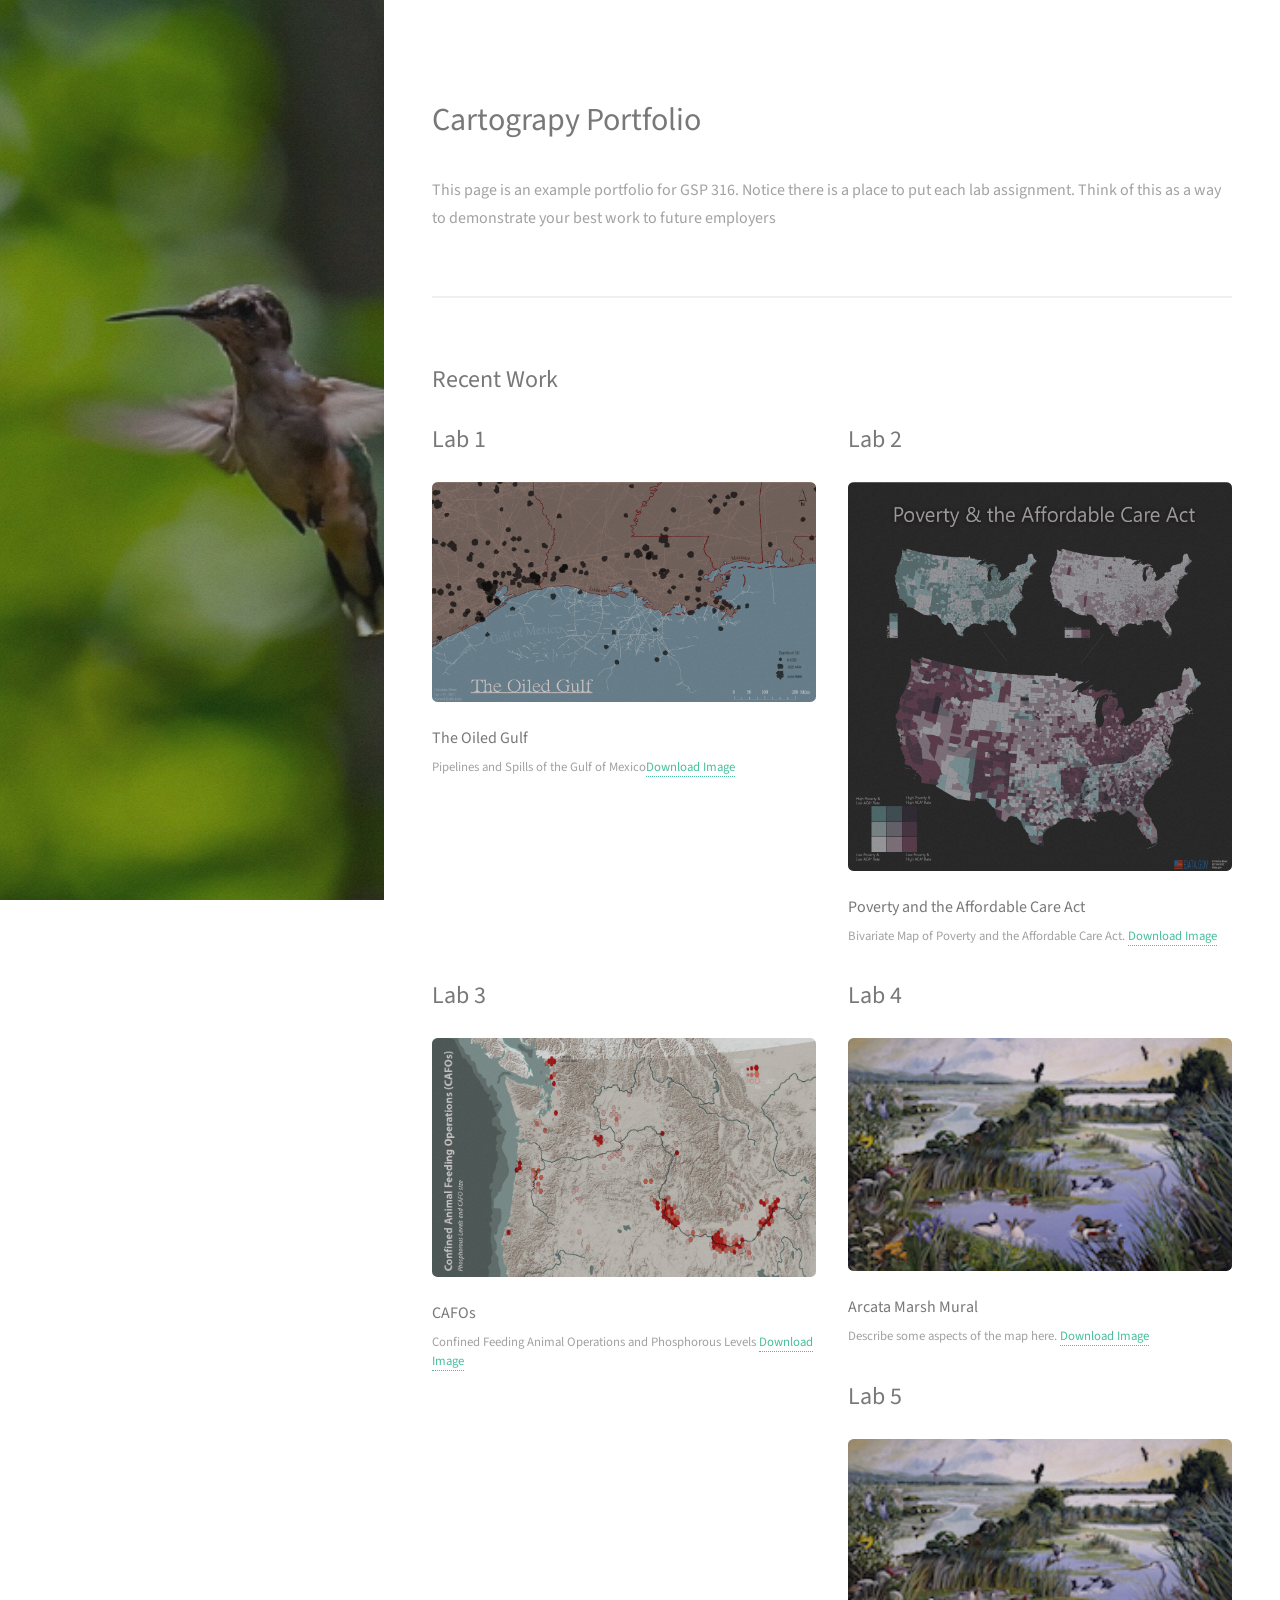
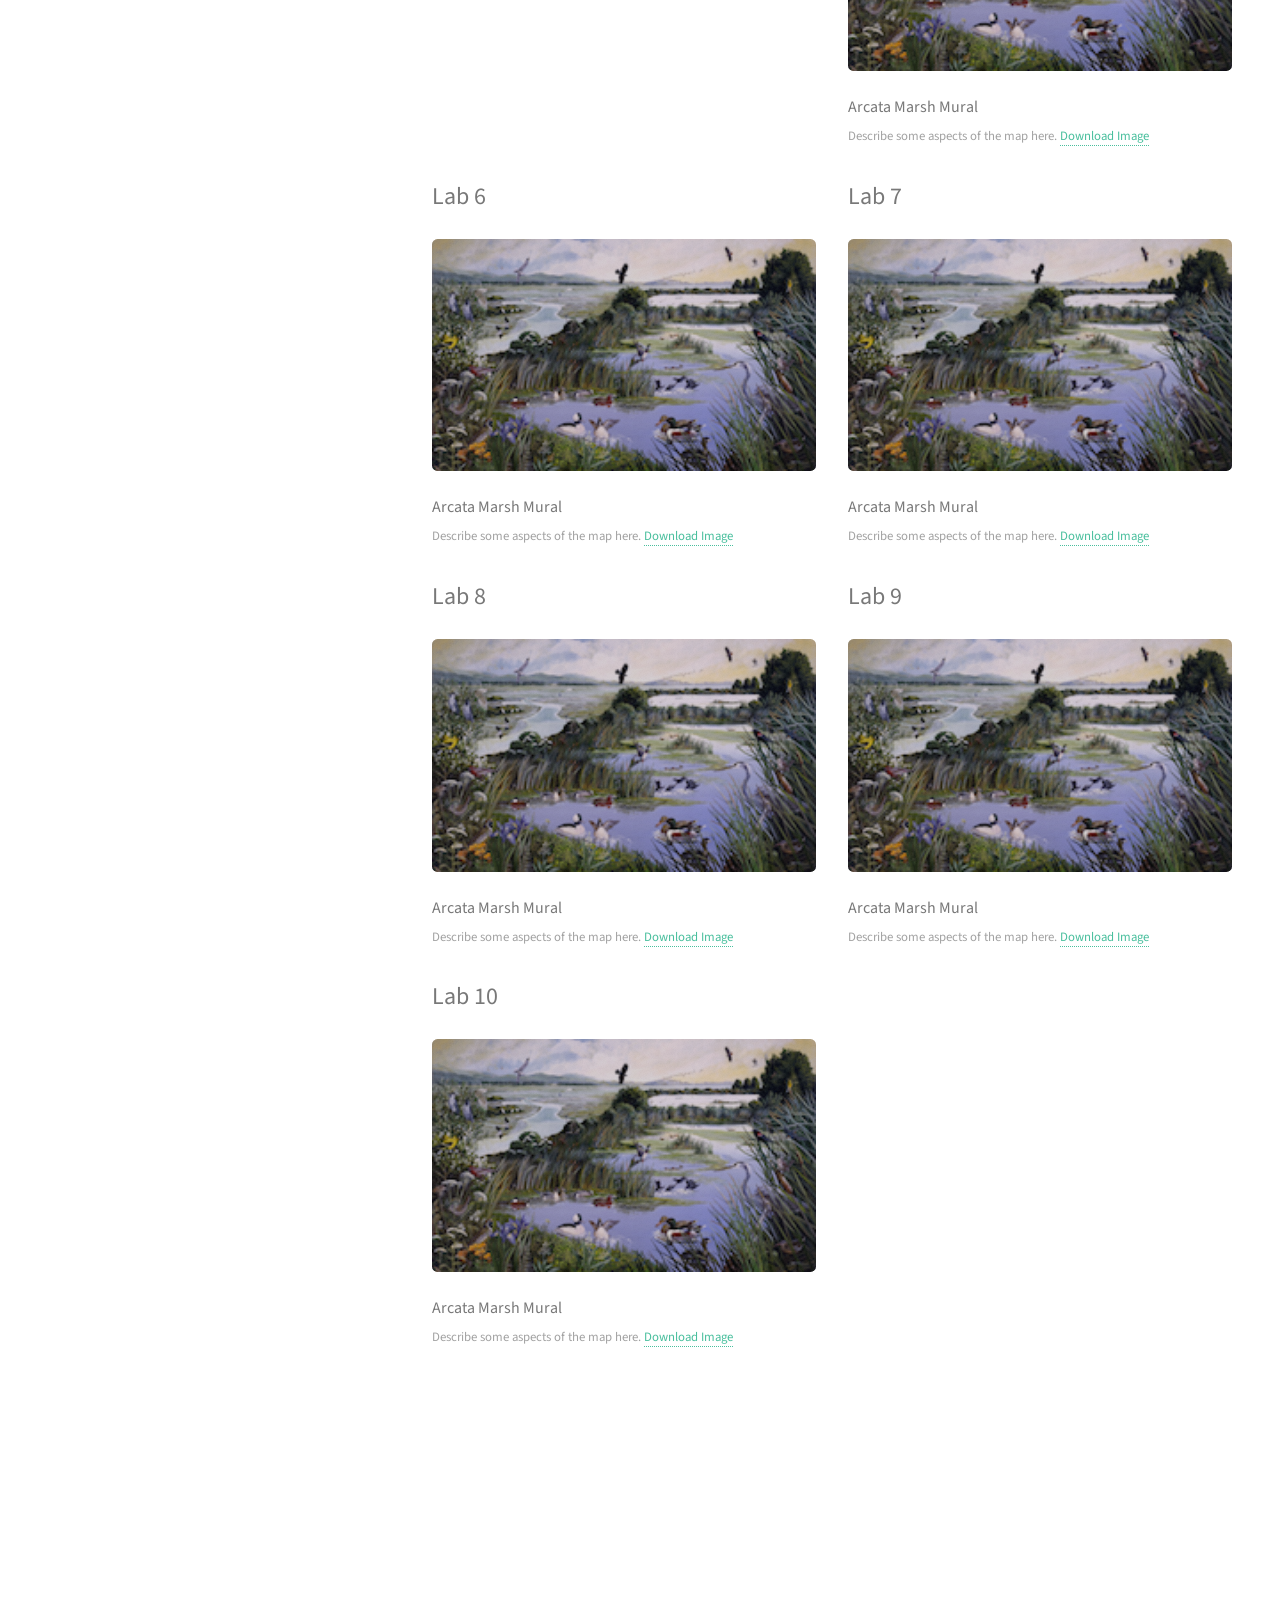
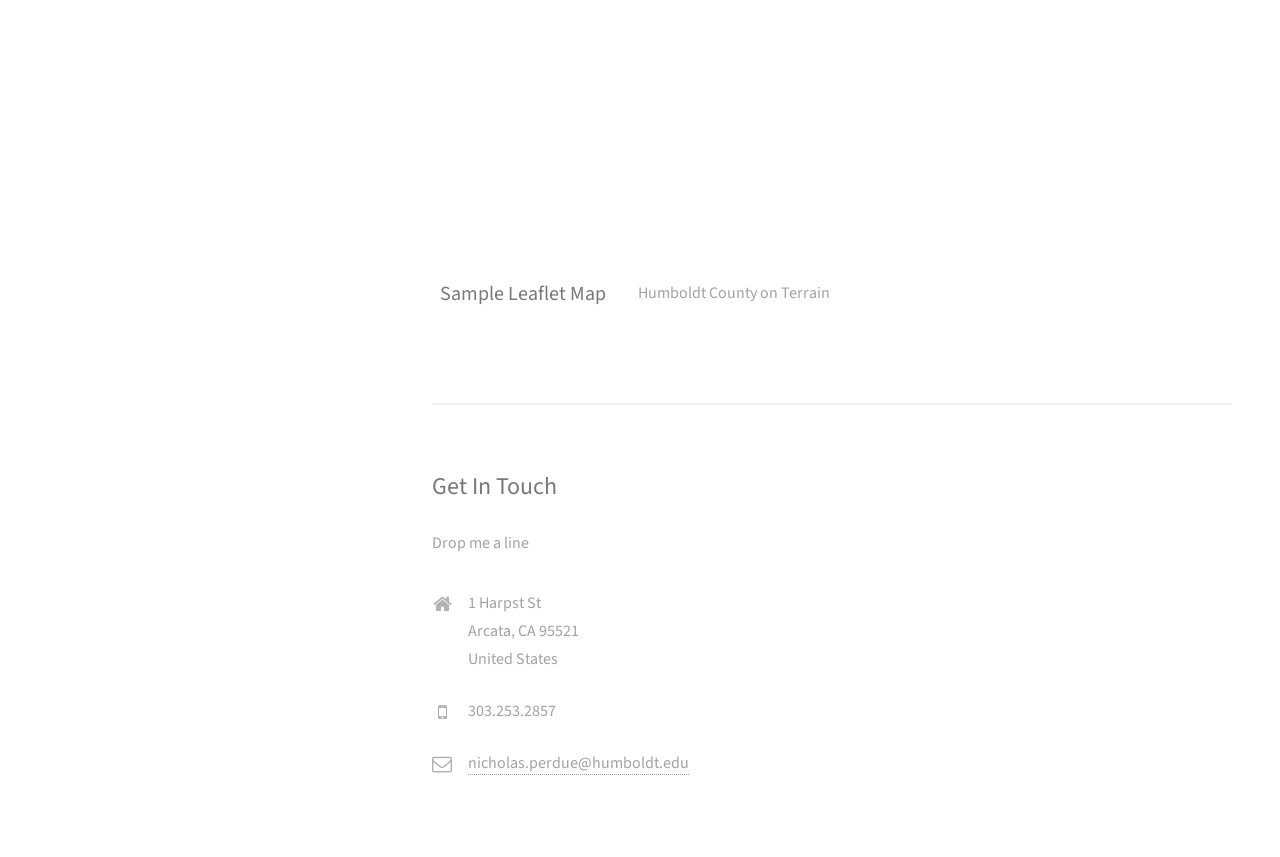
==== commit 72769ee2: "Update index.html" ====
--- a/index.html
+++ b/index.html
@@ -55,7 +55,7 @@
 							
 							<article class="6u 12u$(xsmall) work-item">
 								<h2>Lab 3</h2>
-								<a href="images/fulls/Lab3.png" class="image fit thumb"><img src="images/thumbs/Lab3_thumb.png" alt="" /></a>
+								<a href="images/fulls/Lab3.png" class="image fit thumb"><img src="images/thumbs/Lab3_Thumb.png" alt="" /></a>
 								<h3>CAFOs</h3>
 								<p>Confined Feeding Animal Operations and Phosphorous Levels  <a href="images/fulls/Lab3.png" download>Download Image</a>
 								</p>
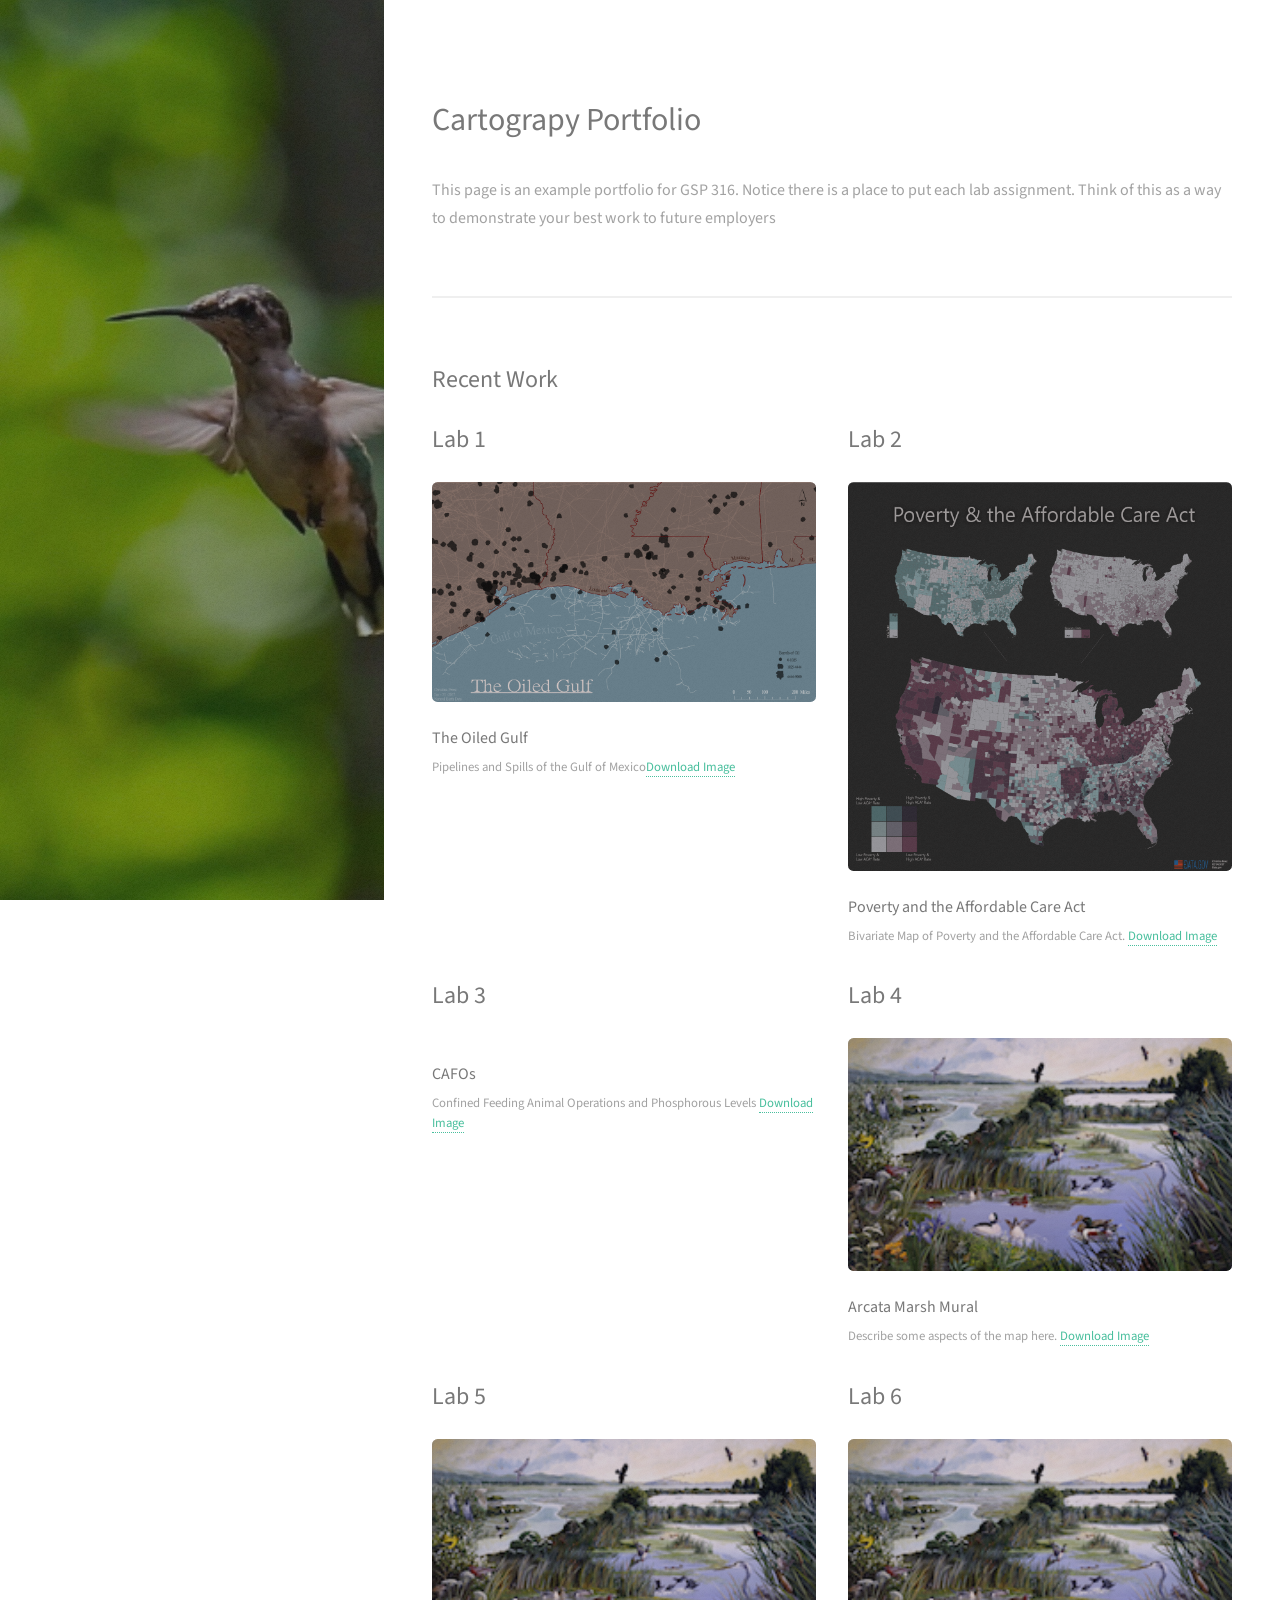
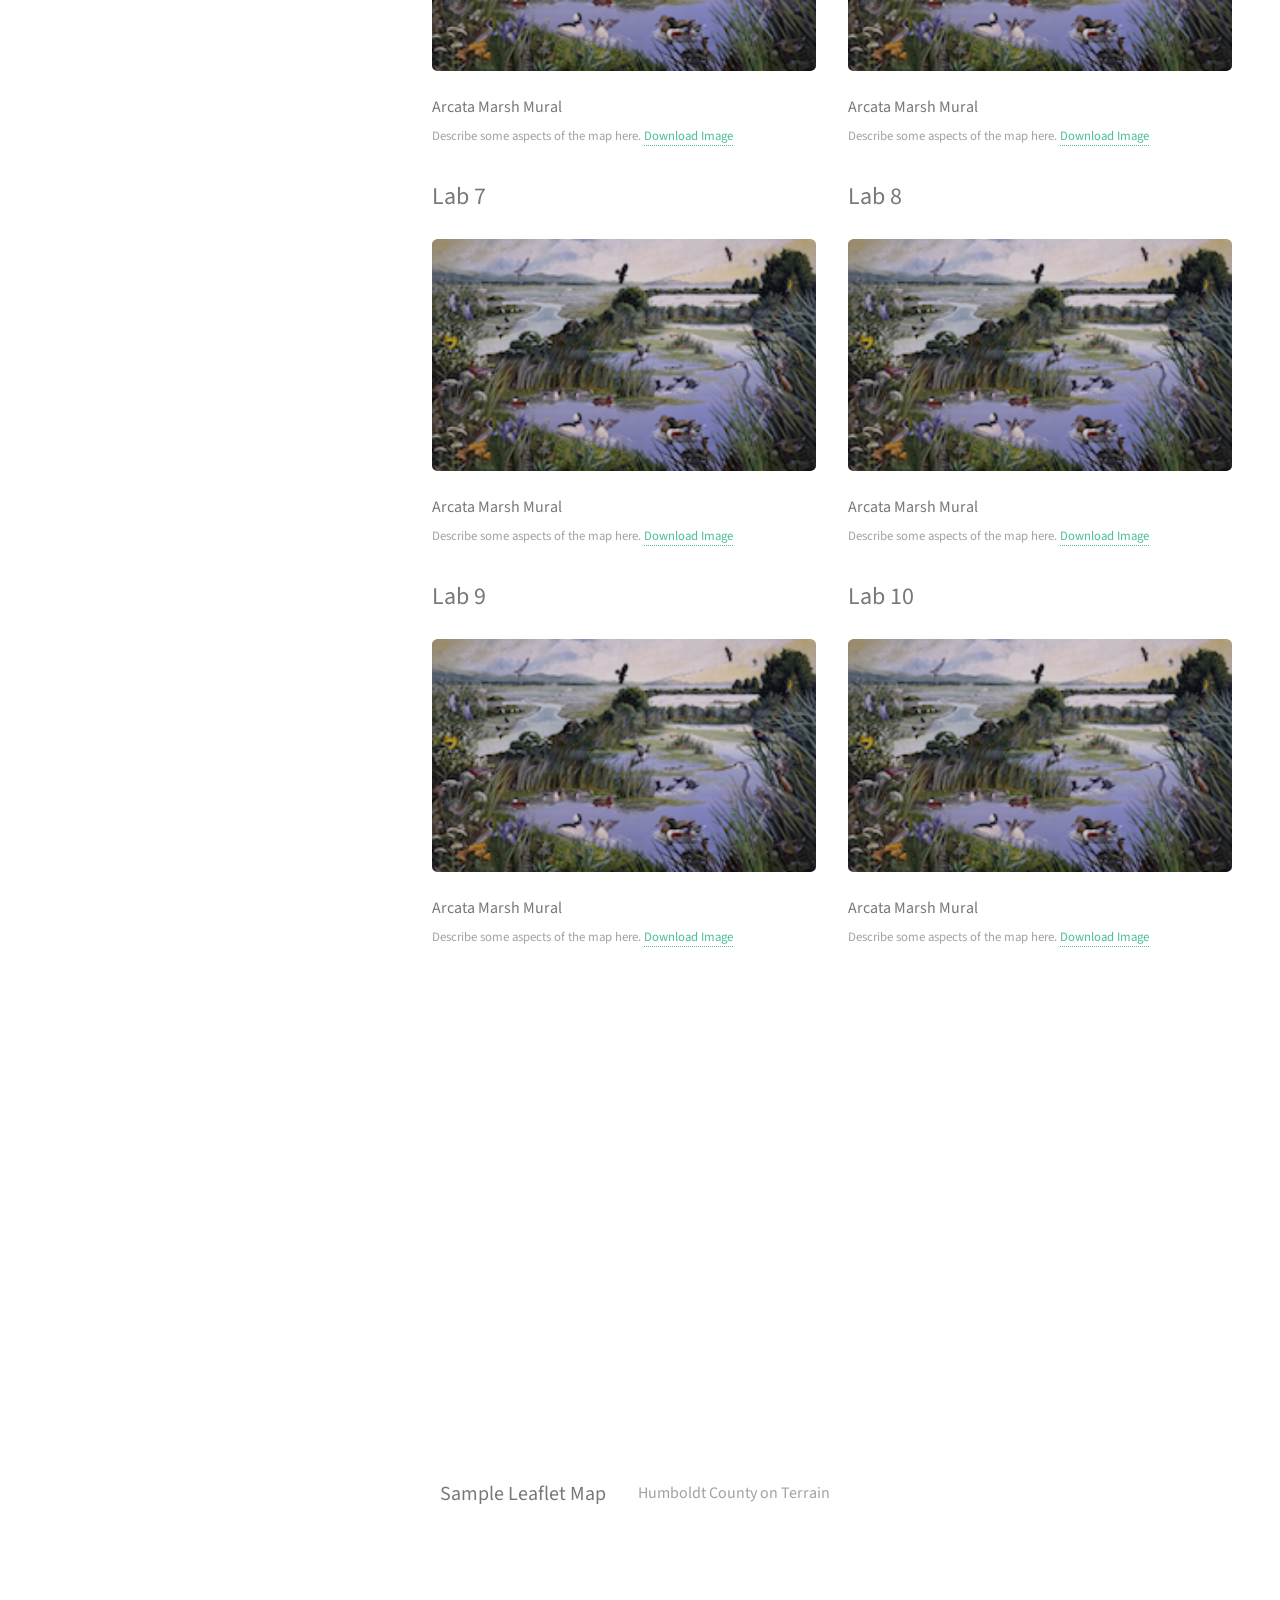
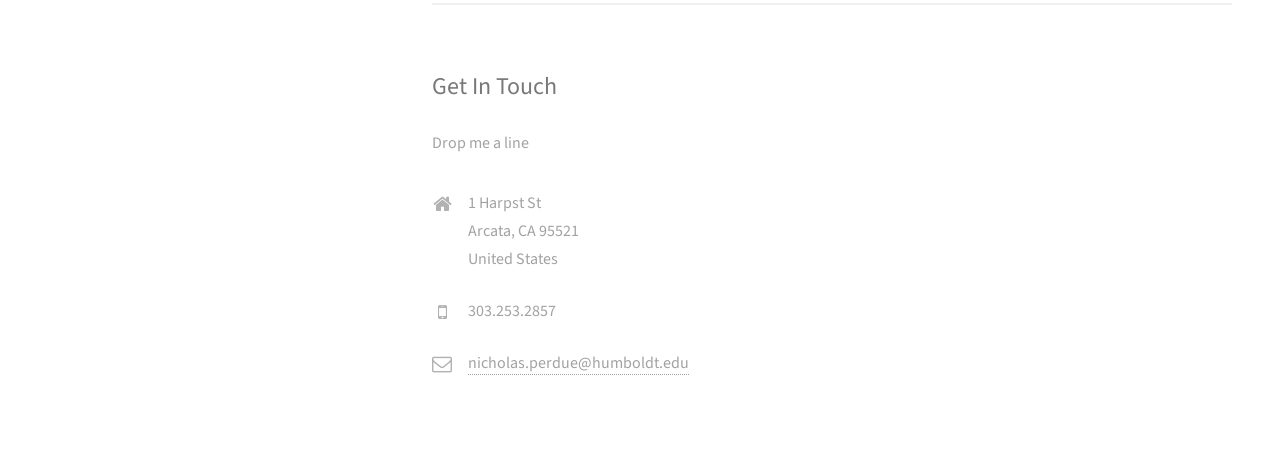
==== commit e693be68: "Update index.html" ====
--- a/index.html
+++ b/index.html
@@ -55,9 +55,9 @@
 							
 							<article class="6u 12u$(xsmall) work-item">
 								<h2>Lab 3</h2>
-								<a href="images/fulls/Lab3.png" class="image fit thumb"><img src="images/thumbs/Lab3_Thumb.png" alt="" /></a>
+								<a href="images/fulls/Lab3-01.png" class="image fit thumb"><img src="images/thumbs/Lab3_Thumb-01.png" alt="" /></a>
 								<h3>CAFOs</h3>
-								<p>Confined Feeding Animal Operations and Phosphorous Levels  <a href="images/fulls/Lab3.png" download>Download Image</a>
+								<p>Confined Feeding Animal Operations and Phosphorous Levels  <a href="images/fulls/Lab3-01.png" download>Download Image</a>
 								</p>
 							</article>
 							
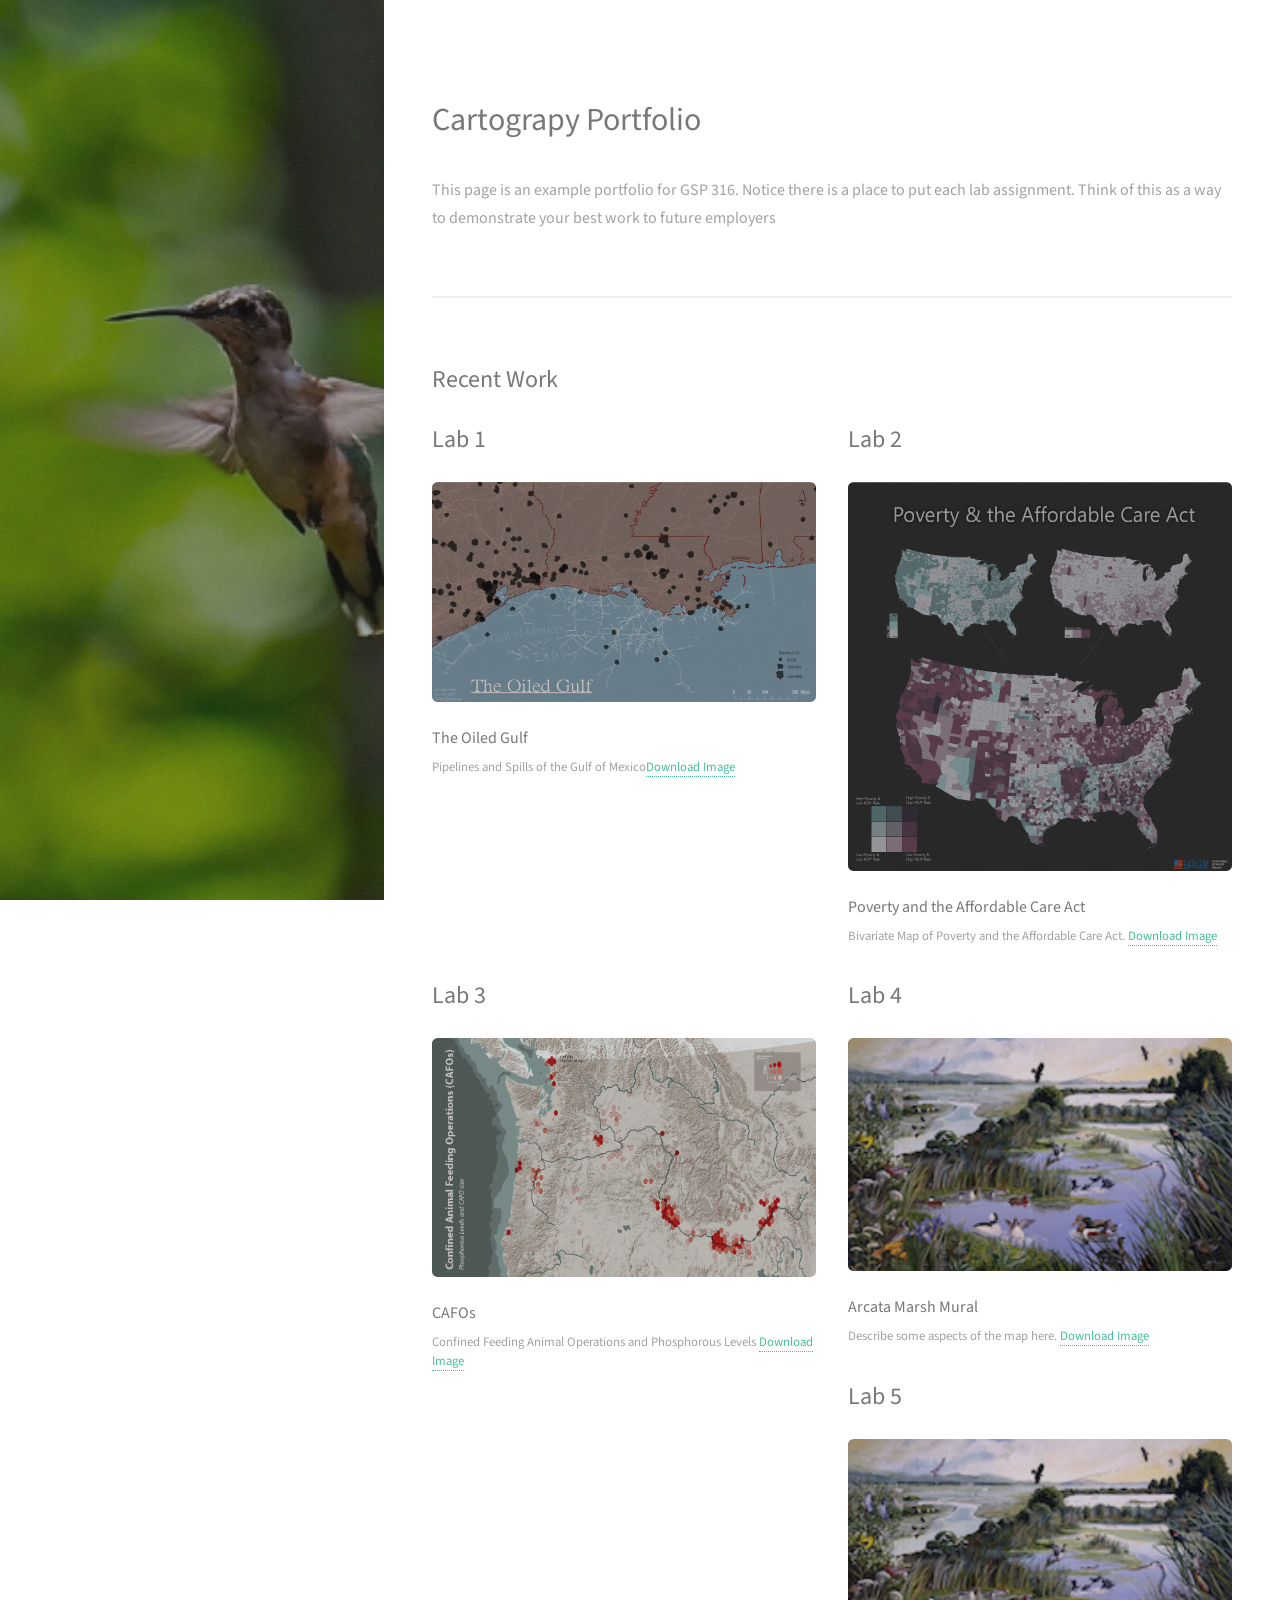
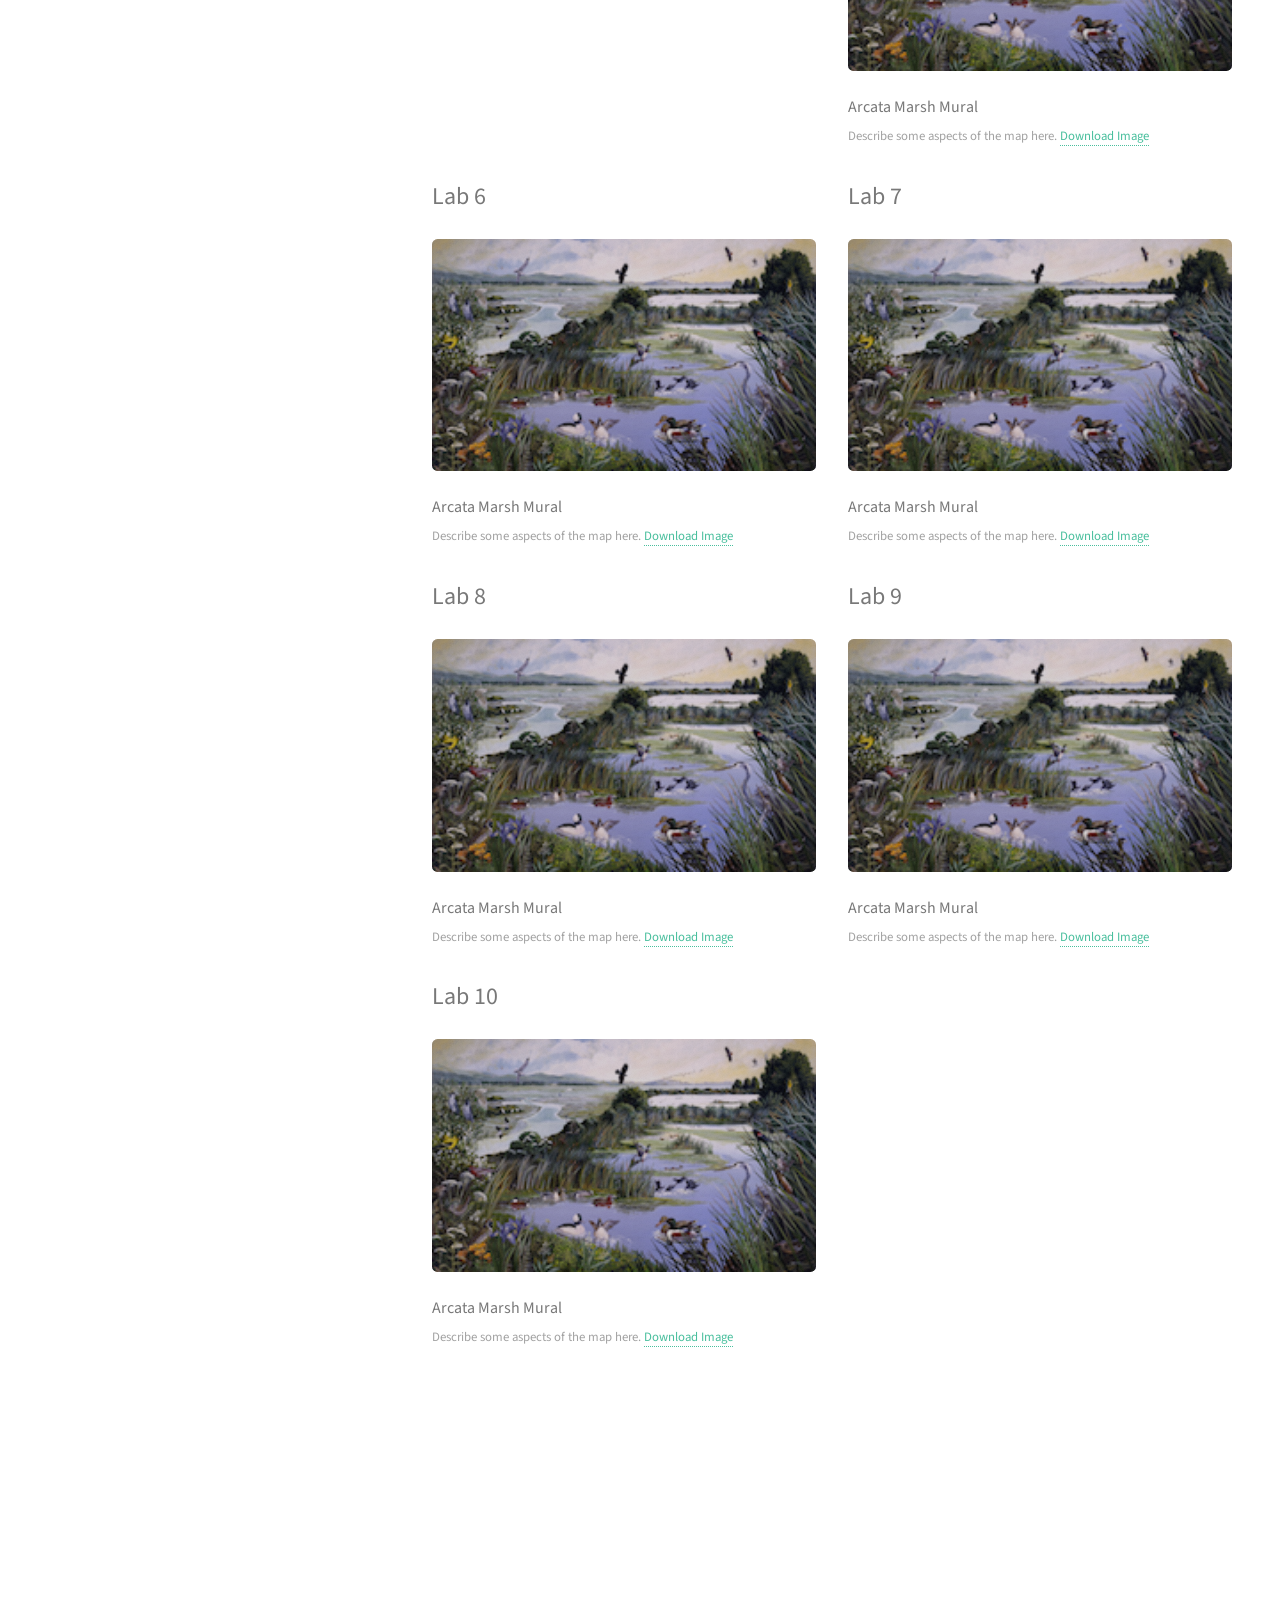
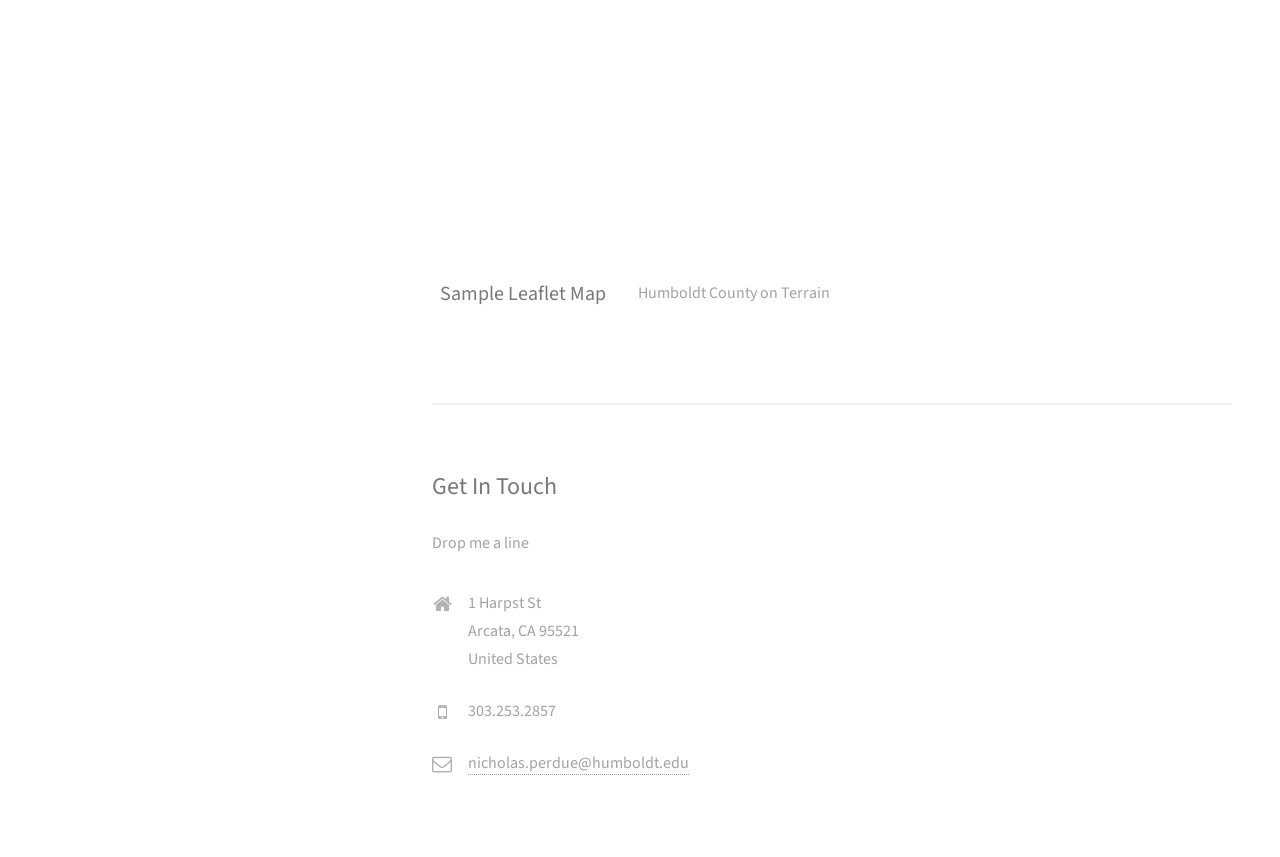
==== commit e50744b2: "Update index.html" ====
--- a/index.html
+++ b/index.html
@@ -55,9 +55,9 @@
 							
 							<article class="6u 12u$(xsmall) work-item">
 								<h2>Lab 3</h2>
-								<a href="images/fulls/Lab3-01.png" class="image fit thumb"><img src="images/thumbs/Lab3_Thumb-01.png" alt="" /></a>
+								<a href="images/fulls/Lab3.png" class="image fit thumb"><img src="images/thumbs/Lab3_Thumb-01.png" alt="" /></a>
 								<h3>CAFOs</h3>
-								<p>Confined Feeding Animal Operations and Phosphorous Levels  <a href="images/fulls/Lab3-01.png" download>Download Image</a>
+								<p>Confined Feeding Animal Operations and Phosphorous Levels  <a href="images/fulls/Lab3.png" download>Download Image</a>
 								</p>
 							</article>
 							
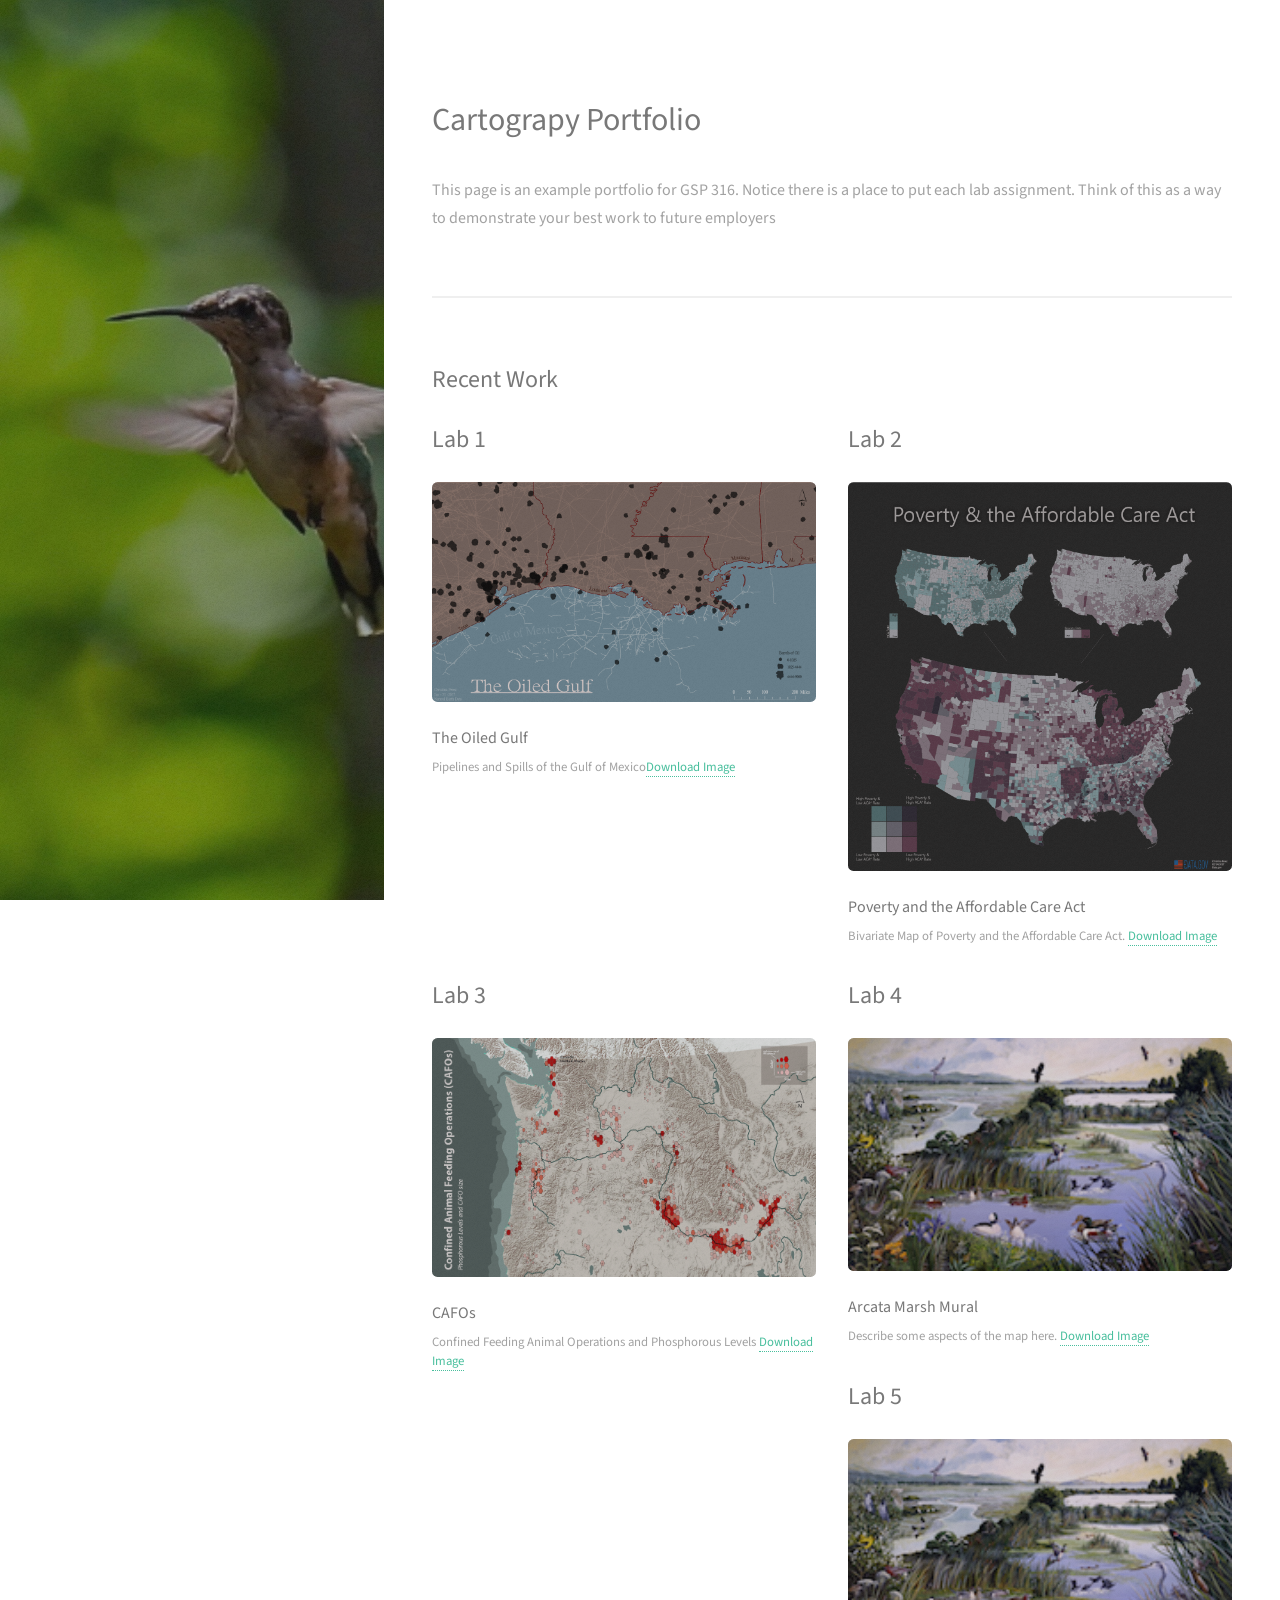
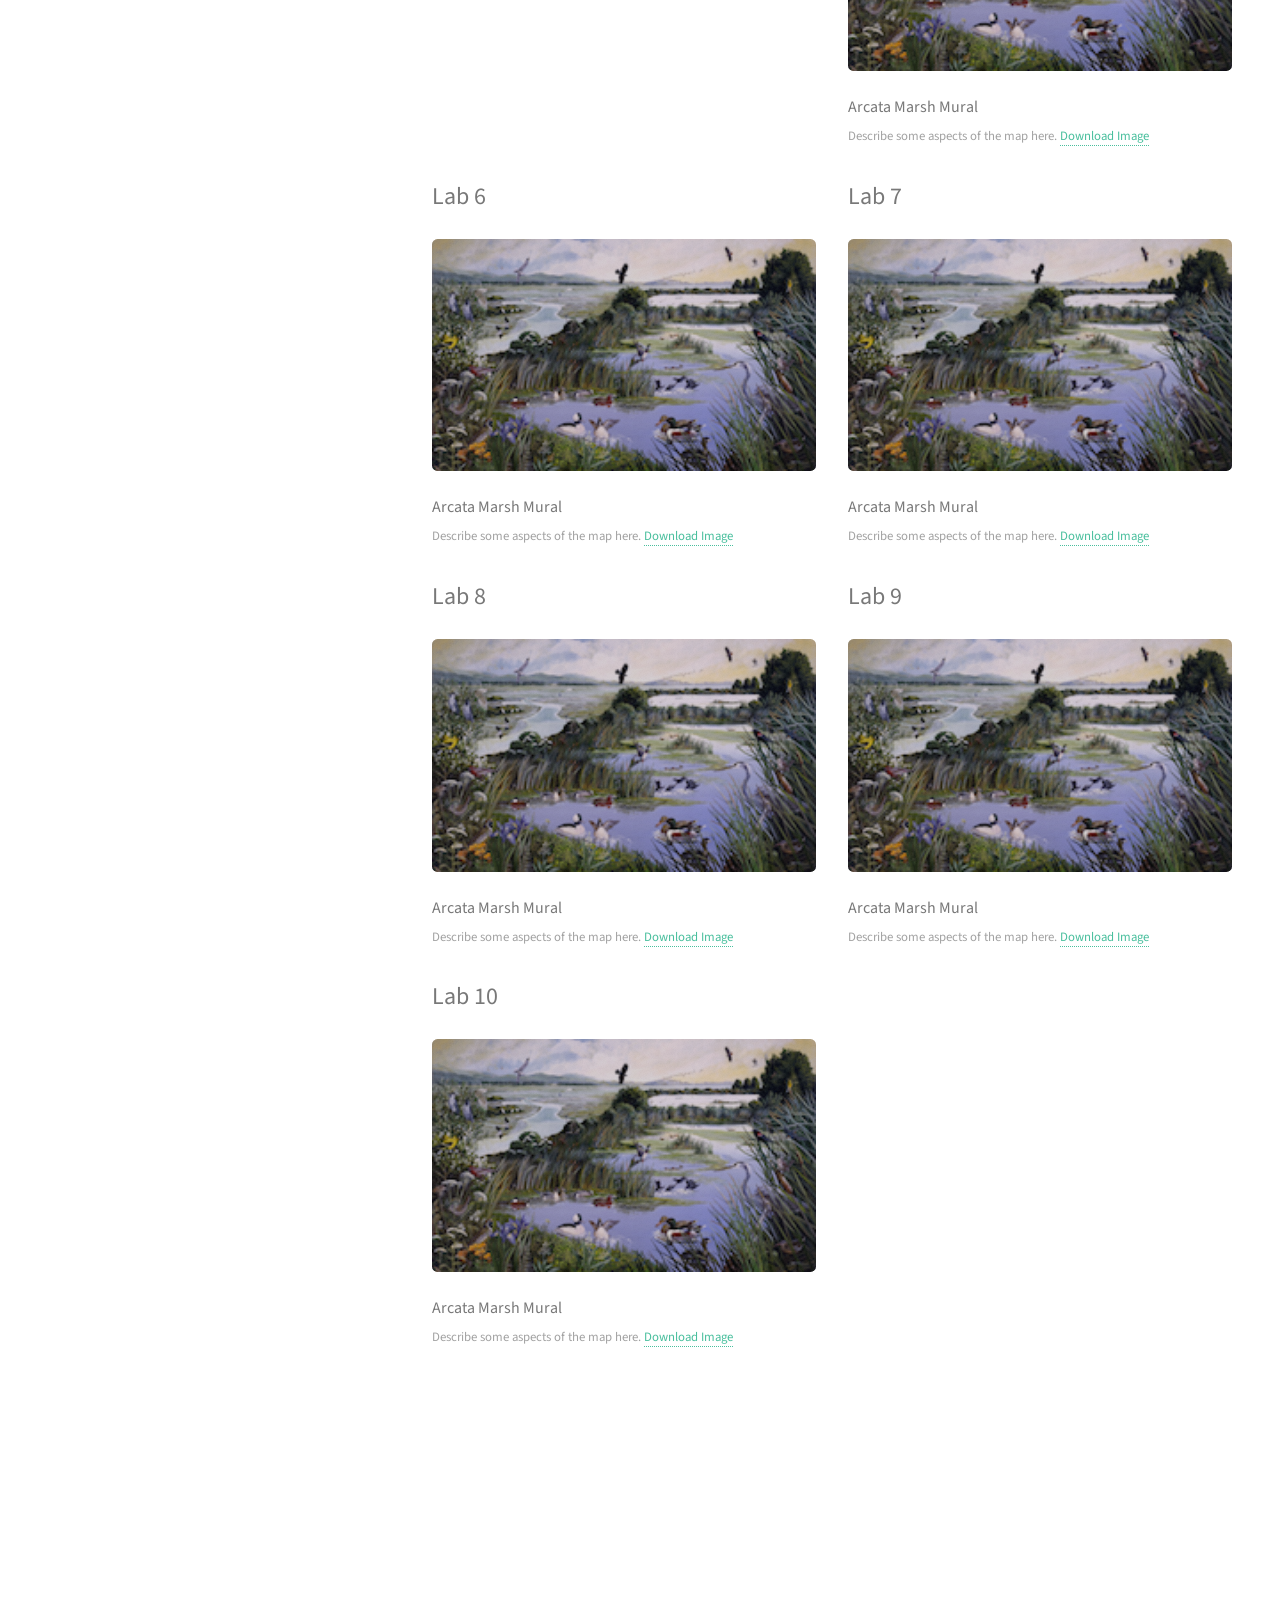
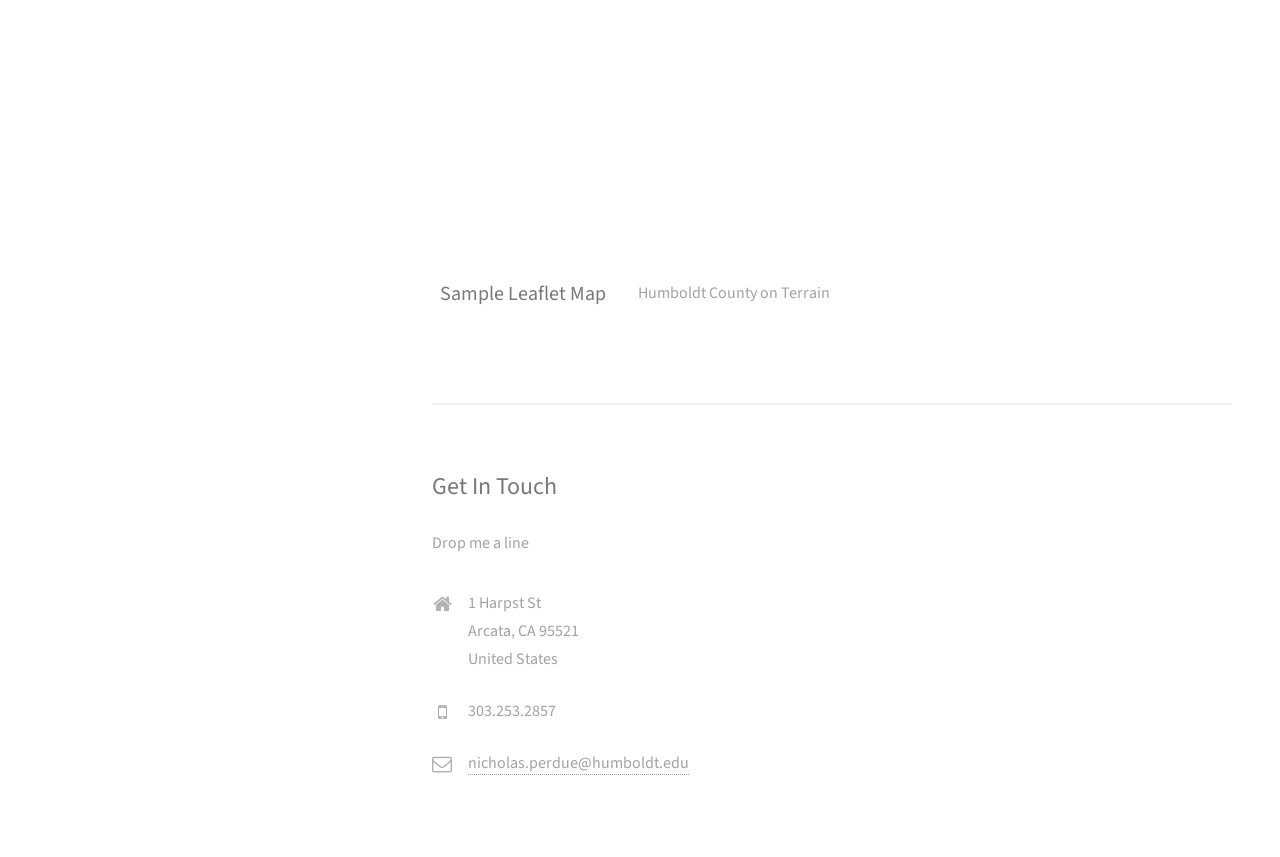
==== commit a7723e43: "Update index.html" ====
--- a/index.html
+++ b/index.html
@@ -55,9 +55,9 @@
 							
 							<article class="6u 12u$(xsmall) work-item">
 								<h2>Lab 3</h2>
-								<a href="images/fulls/Lab3.png" class="image fit thumb"><img src="images/thumbs/Lab3_Thumb-01.png" alt="" /></a>
+								<a href="images/fulls/Lab3c.png" class="image fit thumb"><img src="images/thumbs/Lab3_Thumb-01.png" alt="" /></a>
 								<h3>CAFOs</h3>
-								<p>Confined Feeding Animal Operations and Phosphorous Levels  <a href="images/fulls/Lab3.png" download>Download Image</a>
+								<p>Confined Feeding Animal Operations and Phosphorous Levels  <a href="images/fulls/Lab3c.png" download>Download Image</a>
 								</p>
 							</article>
 							
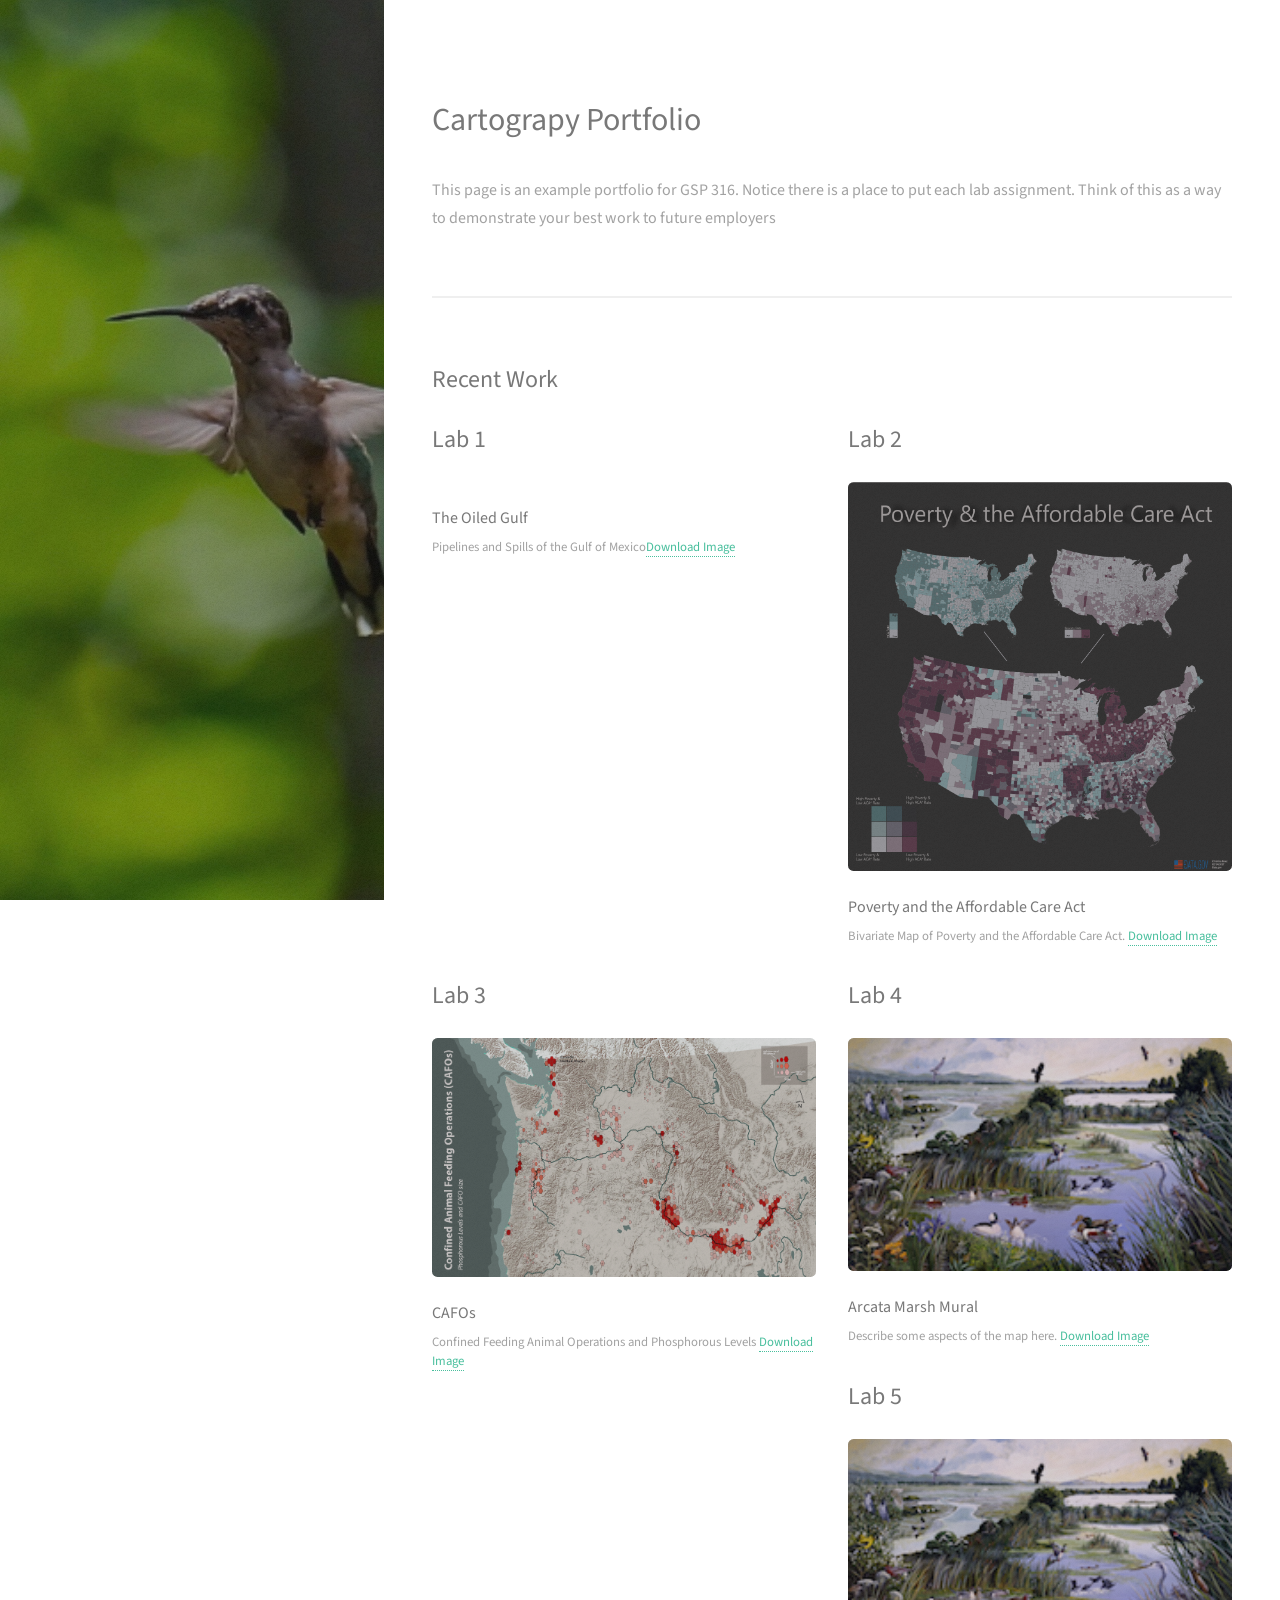
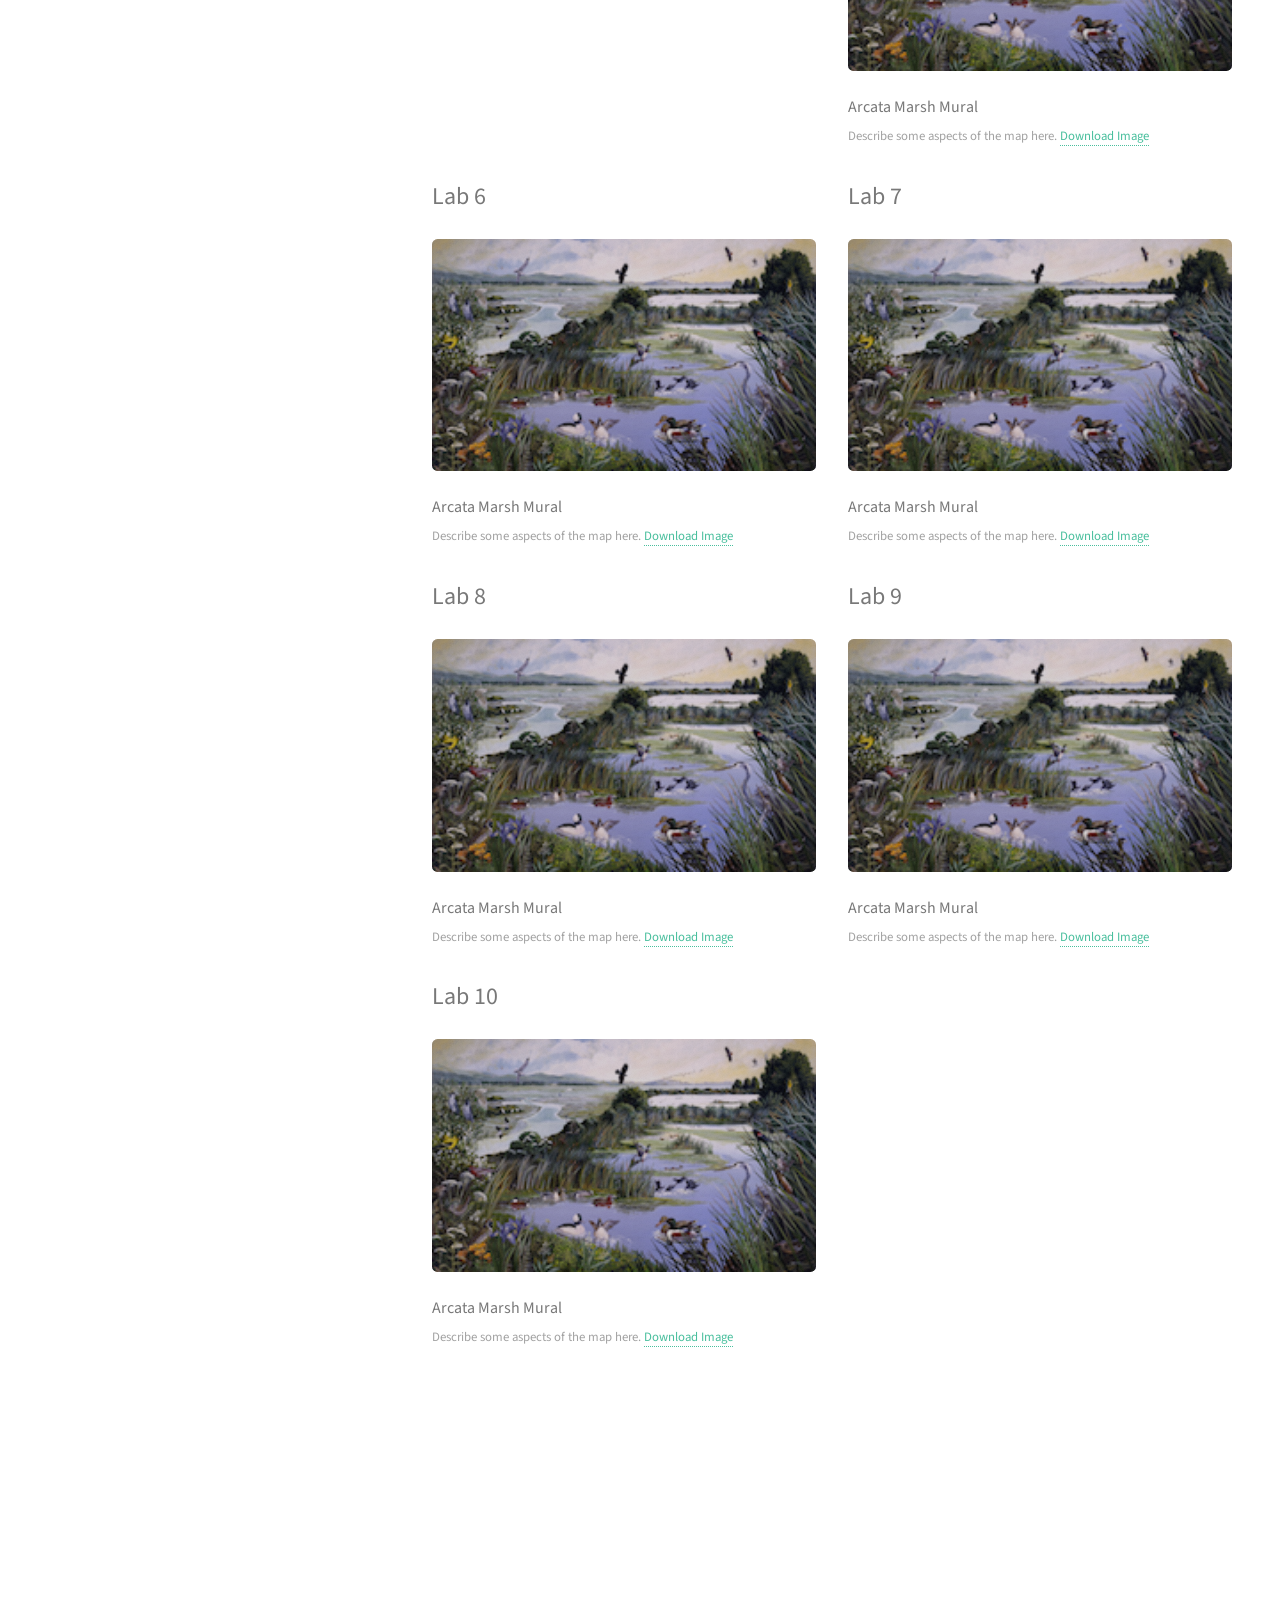
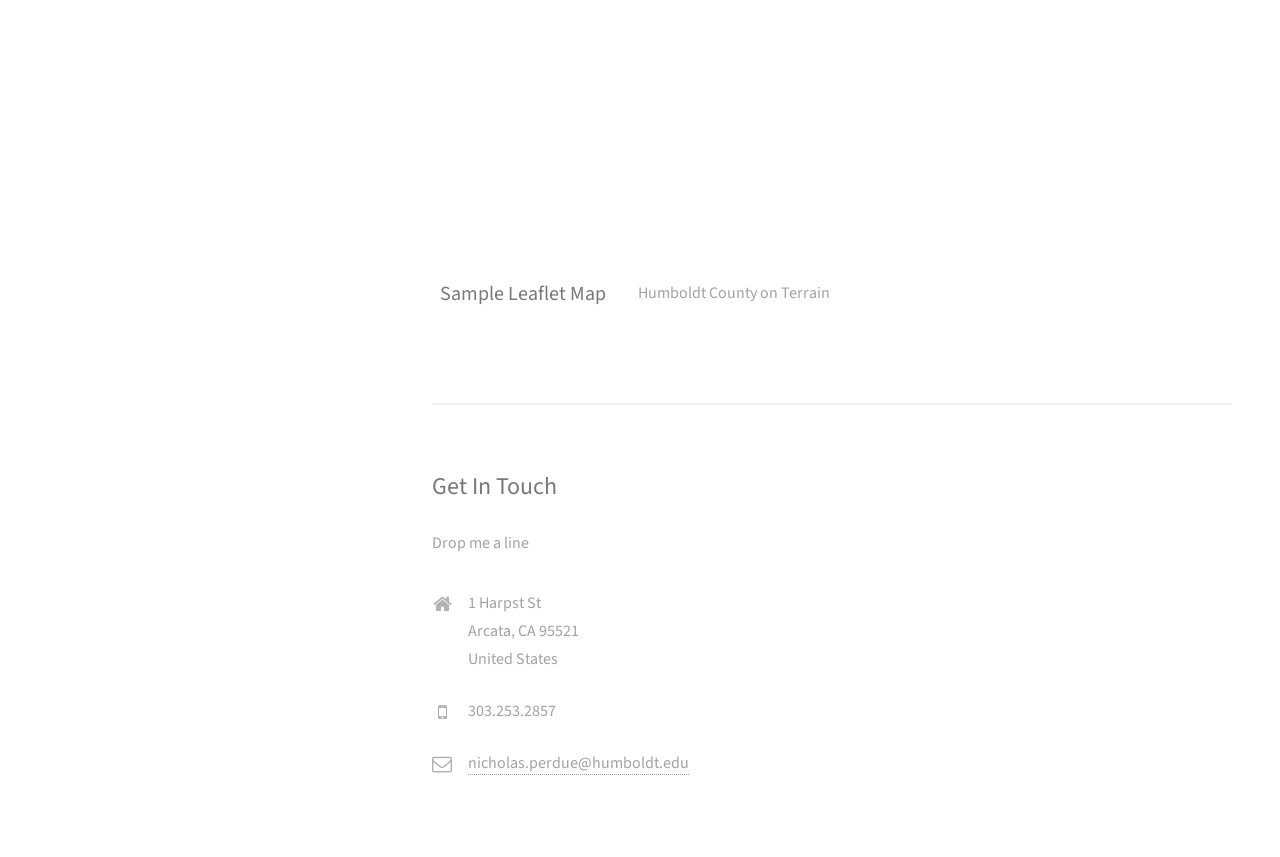
==== commit 08413dd8: "Update index.html" ====
--- a/index.html
+++ b/index.html
@@ -39,17 +39,17 @@
 							
 							<article class="6u 12u$(xsmall) work-item">
 								<h2>Lab 1</h2>
-								<a href="images/fulls/lab01.png" class="image fit thumb"><img src="images/thumbs/lab01_thumb.png" alt="" /></a>
+								<a href="images/fulls/Lab-01.png" class="image fit thumb"><img src="images/thumbs/Lab01_Thumb-01.png" alt="" /></a>
 								<h3>The Oiled Gulf</h3>
-								<p>Pipelines and Spills of the Gulf of Mexico<a href="images/fulls/lab01.png" download>Download Image</a>
+								<p>Pipelines and Spills of the Gulf of Mexico<a href="images/fulls/Lab-01.png" download>Download Image</a>
 								</p>
 							</article>
 							
 							<article class="6u 12u$(xsmall) work-item">
 								<h2>Lab 2</h2>
-								<a href="images/fulls/Lab2.png" class="image fit thumb"><img src="images/thumbs/lab2Thumb.png" alt="" /></a>
+								<a href="images/fulls/Lab2-01.png" class="image fit thumb"><img src="images/thumbs/Lab2_Thumb-01.png" alt="" /></a>
 								<h3>Poverty and the Affordable Care Act</h3>
-								<p>Bivariate Map of Poverty and the Affordable Care Act. <a href="images/fulls/Lab2.png" download>Download Image</a>
+								<p>Bivariate Map of Poverty and the Affordable Care Act. <a href="images/fulls/Lab2-01.png" download>Download Image</a>
 								</p>
 							</article>
 							
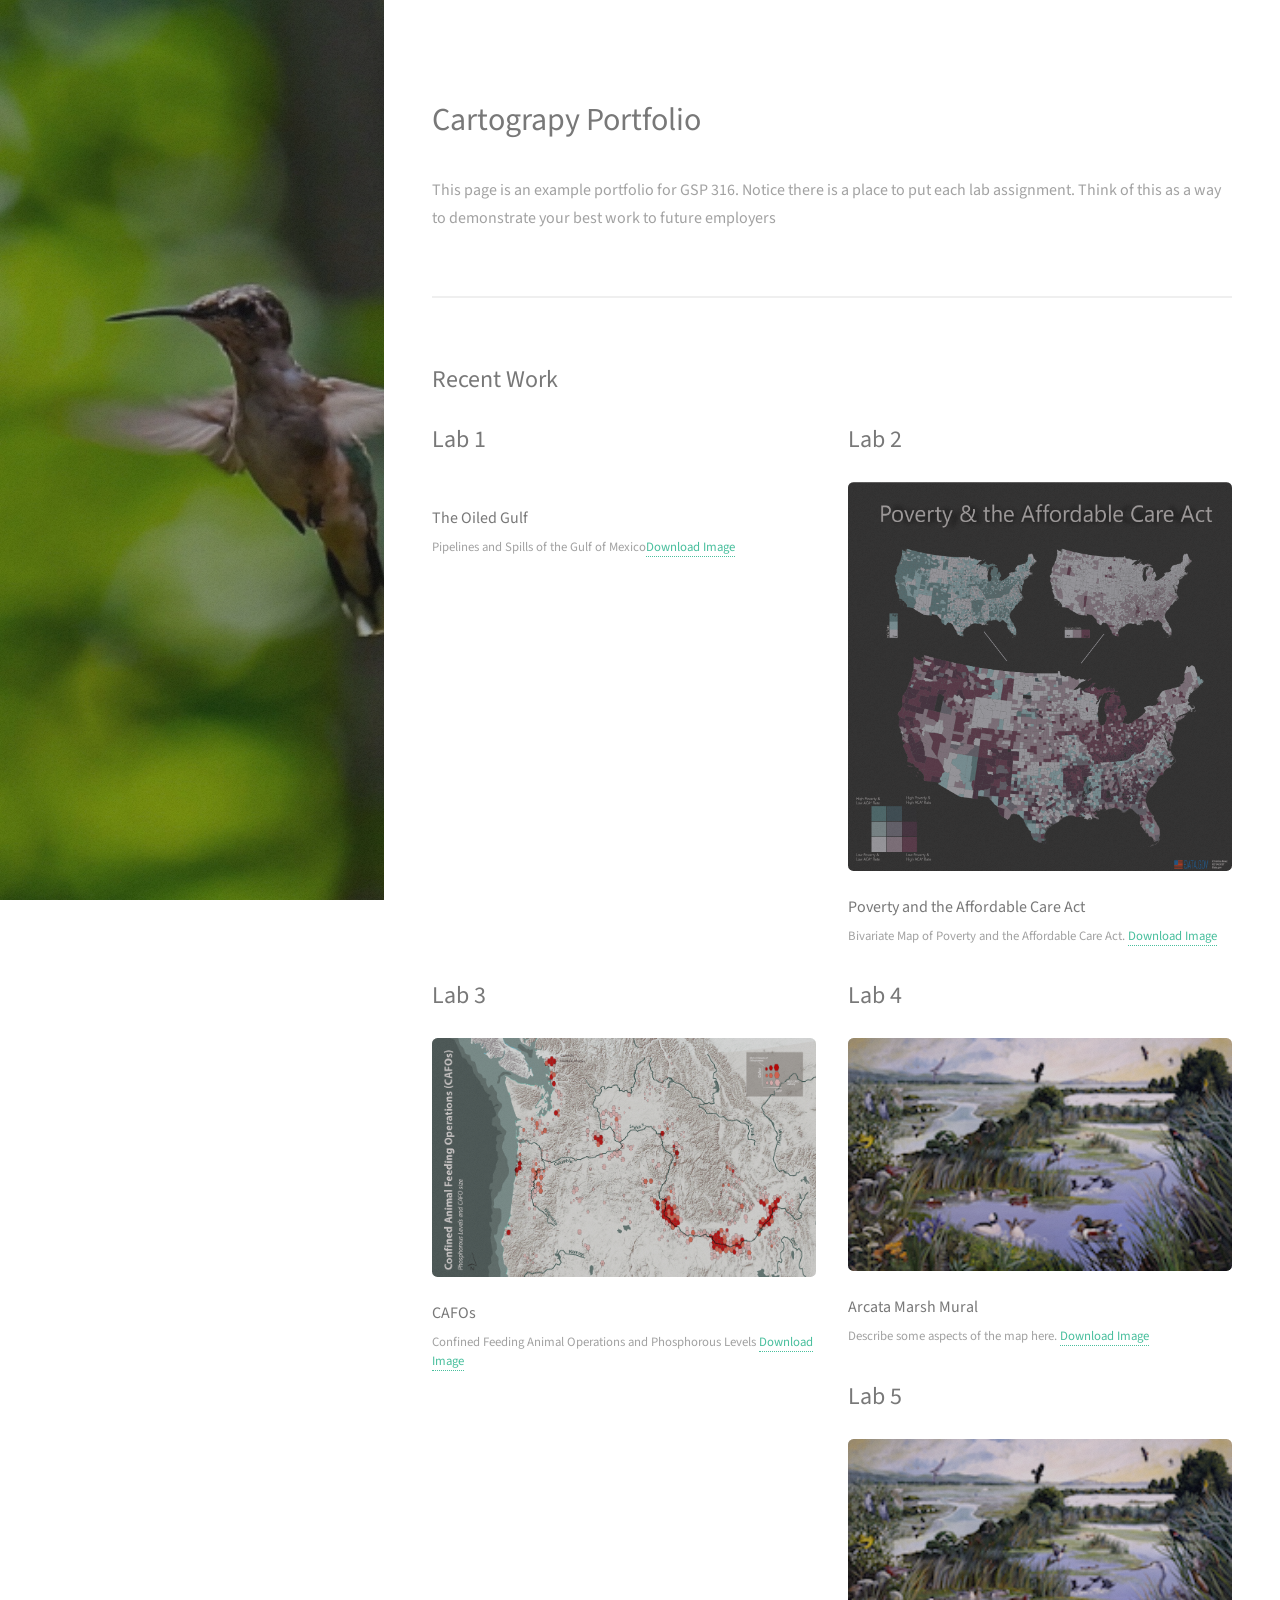
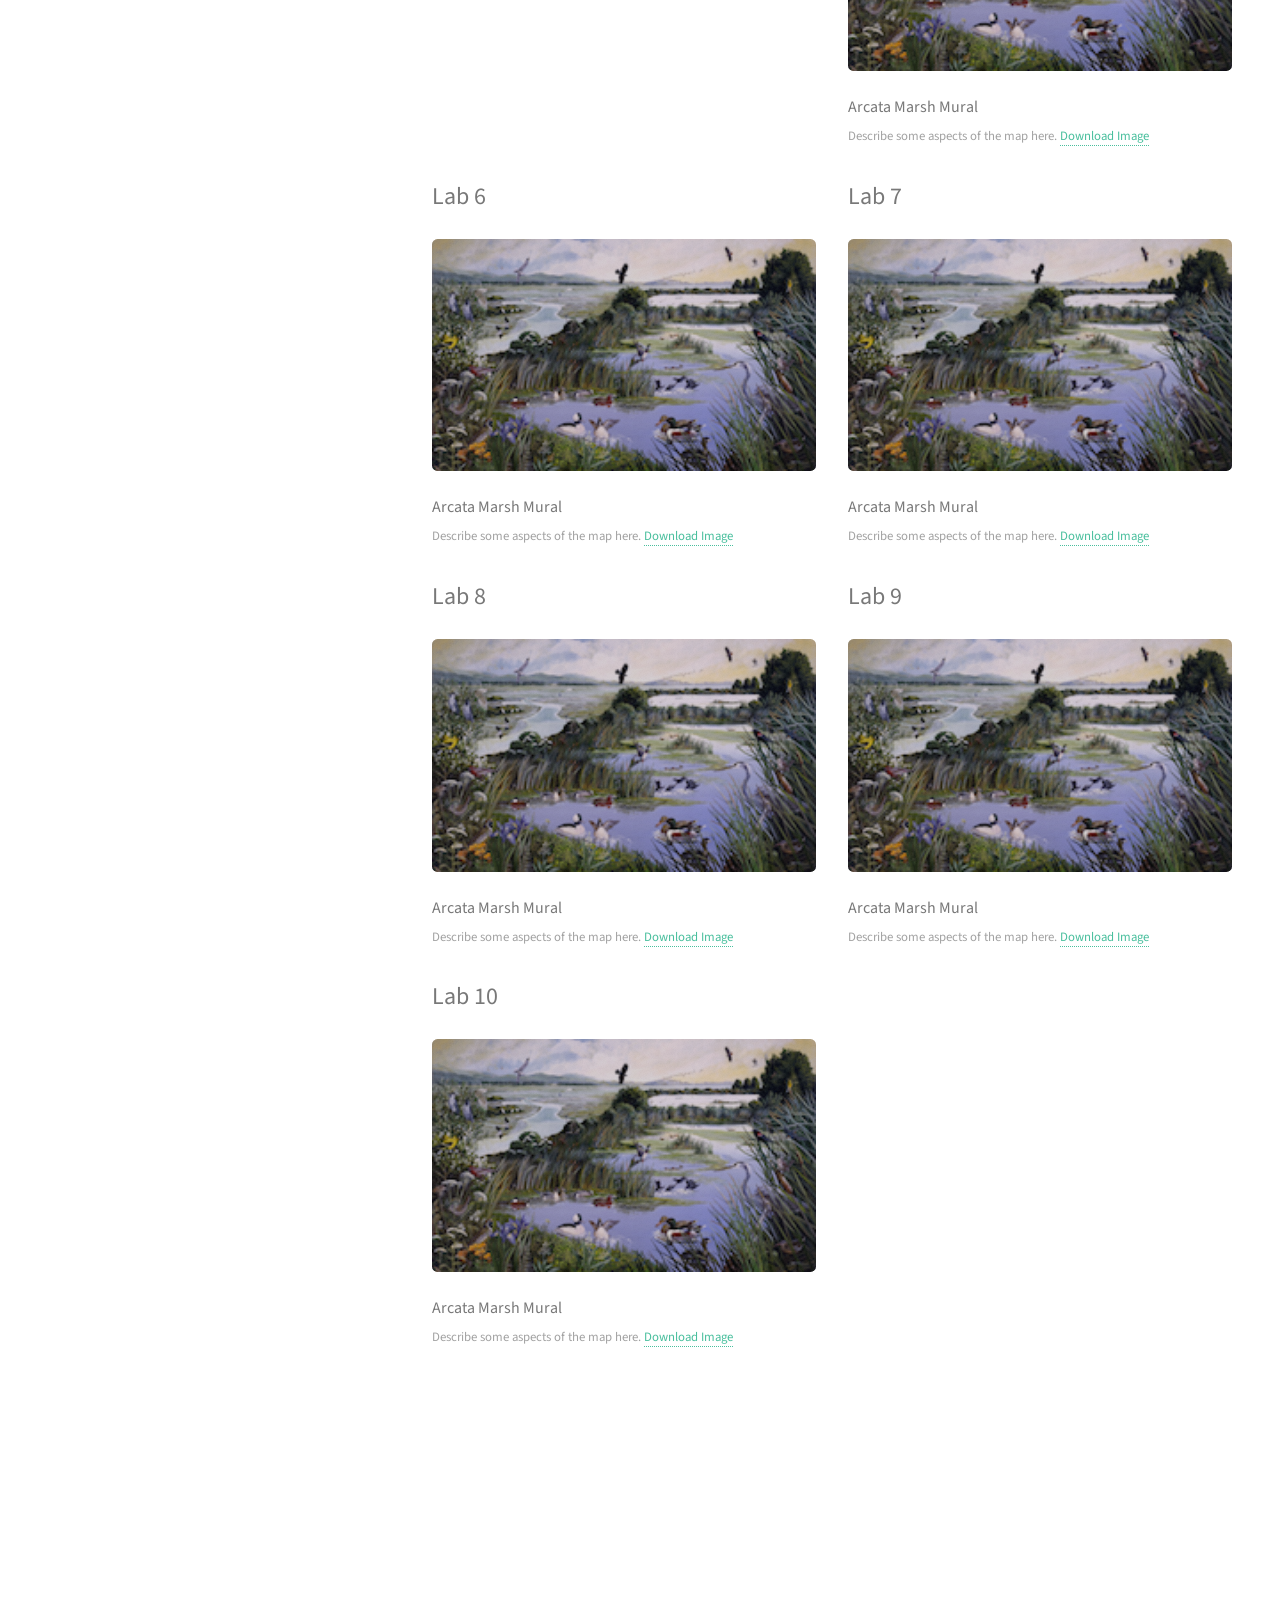
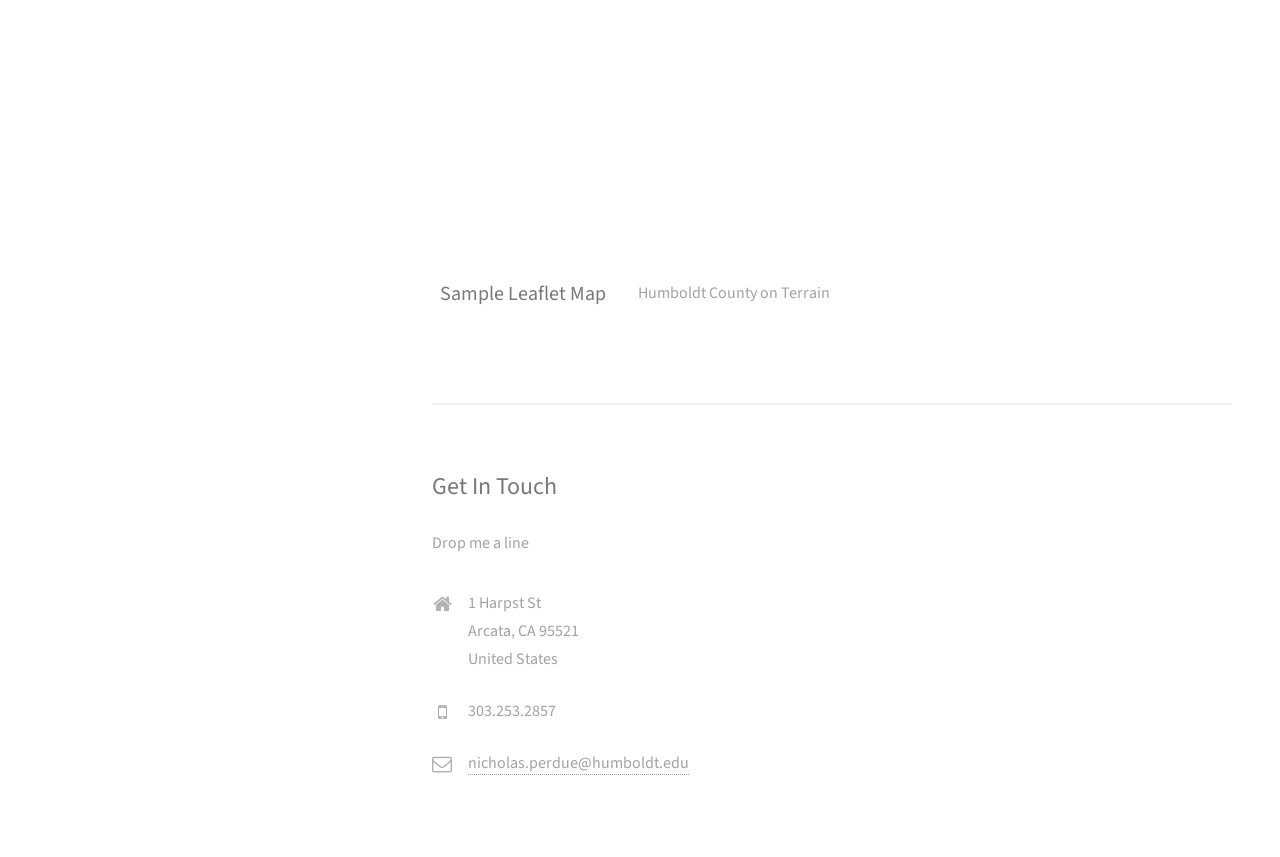
==== commit 074932b5: "Update index.html" ====
--- a/index.html
+++ b/index.html
@@ -39,9 +39,9 @@
 							
 							<article class="6u 12u$(xsmall) work-item">
 								<h2>Lab 1</h2>
-								<a href="images/fulls/Lab-01.png" class="image fit thumb"><img src="images/thumbs/Lab01_Thumb-01.png" alt="" /></a>
+								<a href="images/fulls/Lab1-01.png" class="image fit thumb"><img src="images/thumbs/Lab01_Thumb-01.png" alt="" /></a>
 								<h3>The Oiled Gulf</h3>
-								<p>Pipelines and Spills of the Gulf of Mexico<a href="images/fulls/Lab-01.png" download>Download Image</a>
+								<p>Pipelines and Spills of the Gulf of Mexico<a href="images/fulls/Lab1-01.png" download>Download Image</a>
 								</p>
 							</article>
 							
@@ -55,9 +55,9 @@
 							
 							<article class="6u 12u$(xsmall) work-item">
 								<h2>Lab 3</h2>
-								<a href="images/fulls/Lab3c.png" class="image fit thumb"><img src="images/thumbs/Lab3_Thumb-01.png" alt="" /></a>
+								<a href="images/fulls/Lab3-01.png" class="image fit thumb"><img src="images/thumbs/Lab3_Thumb-01.png" alt="" /></a>
 								<h3>CAFOs</h3>
-								<p>Confined Feeding Animal Operations and Phosphorous Levels  <a href="images/fulls/Lab3c.png" download>Download Image</a>
+								<p>Confined Feeding Animal Operations and Phosphorous Levels  <a href="images/fulls/Lab3-01.png" download>Download Image</a>
 								</p>
 							</article>
 							
